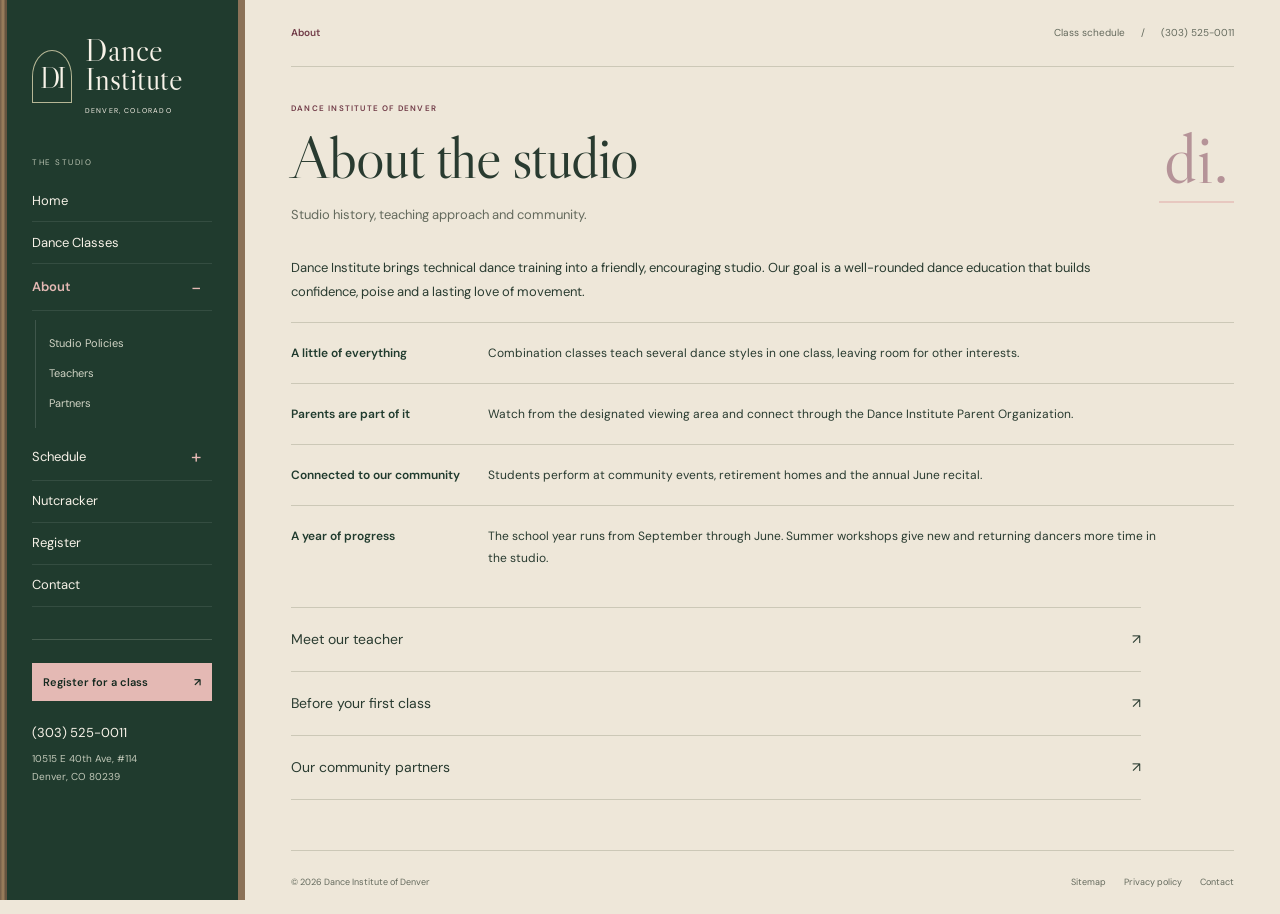
==== about/index.html @ 084221b2 "Rebuild original page structure with woodland studio directory design" ====
<!doctype html>
<html lang="en"><head><meta charset="utf-8"><meta name="viewport" content="width=device-width, initial-scale=1"><meta name="theme-color" content="#203b2e"><meta name="description" content="Studio history, teaching approach and community."><title>About the studio | Dance Institute of Denver</title><link rel="icon" href="../favicon.svg" type="image/svg+xml"><link rel="preconnect" href="https://fonts.googleapis.com"><link rel="preconnect" href="https://fonts.gstatic.com" crossorigin><link href="https://fonts.googleapis.com/css2?family=DM+Sans:wght@400;500;600;700&family=Libre+Caslon+Display&display=swap" rel="stylesheet"><link rel="stylesheet" href="../styles.css"><script src="../script.js" defer></script></head><body>
<a class="skip-link" href="#main">Skip to content</a><aside class="studio-nav"><div class="brand-row"><a class="wordmark" href="../" aria-label="Dance Institute of Denver home"><span class="brand-emblem" aria-hidden="true">DI</span><span>Dance<br>Institute<small>DENVER, COLORADO</small></span></a><button class="menu-toggle" aria-controls="site-navigation" aria-expanded="true" hidden>Menu <span aria-hidden="true">−</span></button></div><div id="site-navigation" class="navigation-content"><p class="nav-label">THE STUDIO</p><nav aria-label="Main navigation"><a href="../">Home<span aria-hidden="true">↗</span></a><a href="../adult-kids-dance-classes/">Dance Classes<span aria-hidden="true">↗</span></a><div class="nav-group"><div class="nav-group-top"><a href="../about/" aria-current="page">About</a><button class="subnav-toggle" aria-label="Toggle about pages" aria-controls="subnav-about" aria-expanded="true" hidden><span aria-hidden="true">−</span></button></div><div class="subnav" id="subnav-about" data-default-open="true"><a href="../about/studio-policies/">Studio Policies</a><a href="../about/teachers/">Teachers</a><a href="../about/partners/">Partners</a></div></div><div class="nav-group"><div class="nav-group-top"><span>Schedule</span><button class="subnav-toggle" aria-label="Toggle schedule pages" aria-controls="subnav-schedule" aria-expanded="true" hidden><span aria-hidden="true">−</span></button></div><div class="subnav" id="subnav-schedule" data-default-open="false"><a href="../class-schedule/">Dance Schedule</a><a href="../summer-schedule/">Summer Schedule</a></div></div><a href="../nutcracker/">Nutcracker<span aria-hidden="true">↗</span></a><a href="../registration/">Register<span aria-hidden="true">↗</span></a><a href="../contact/">Contact<span aria-hidden="true">↗</span></a></nav><div class="sidebar-bottom"><a class="register-link" href="../registration/">Register for a class <span aria-hidden="true">↗</span></a><a class="sidebar-phone" href="tel:+13035250011">(303) 525-0011</a><address>10515 E 40th Ave, #114<br>Denver, CO 80239</address></div></div></aside>
<div class="page-shell"><header class="utility-bar"><span>About</span><div><a href="../class-schedule/">Class schedule</a><span aria-hidden="true">/</span><a href="tel:+13035250011">(303) 525-0011</a></div></header><main id="main" tabindex="-1"><div class="page-heading"><div><p class="eyebrow">DANCE INSTITUTE OF DENVER</p><h1>About the studio</h1><p class="page-description">Studio history, teaching approach and community.</p></div><span class="heading-mark" aria-hidden="true">di.</span></div><div class="prose"><p>Dance Institute brings technical dance training into a friendly, encouraging studio. Our goal is a well-rounded dance education that builds confidence, poise and a lasting love of movement.</p></div><dl class="detail-list"><div><dt>A little of everything</dt><dd>Combination classes teach several dance styles in one class, leaving room for other interests.</dd></div><div><dt>Parents are part of it</dt><dd>Watch from the designated viewing area and connect through the Dance Institute Parent Organization.</dd></div><div><dt>Connected to our community</dt><dd>Students perform at community events, retirement homes and the annual June recital.</dd></div><div><dt>A year of progress</dt><dd>The school year runs from September through June. Summer workshops give new and returning dancers more time in the studio.</dd></div></dl><nav class="link-list" aria-label="Explore the studio"><a href="../about/teachers/">Meet our teacher <span aria-hidden="true">↗</span></a><a href="../about/studio-policies/">Before your first class <span aria-hidden="true">↗</span></a><a href="../about/partners/">Our community partners <span aria-hidden="true">↗</span></a></nav></main><footer class="footer"><span>© <span data-year>2026</span> Dance Institute of Denver</span><div><a href="../sitemap/">Sitemap</a><a href="../privacy-policy/">Privacy policy</a><a href="../contact/">Contact</a></div></footer></div>
</body></html>
---- styles.css ----
:root{--forest:#203b2e;--deep:#162a20;--beige:#eee7d9;--paper:#f7f2e8;--pink:#e4b9b4;--rose:#f0d9d3;--maroon:#713c48;--wood:#8b7258;--ink:#293b30;--muted:#646a5d;--line:#ccc8b7;--sans:'DM Sans',Arial,sans-serif;--serif:'Libre Caslon Display',Georgia,serif}*{box-sizing:border-box}html{scroll-behavior:smooth;scroll-padding-top:24px}body{margin:0;background:var(--beige);color:var(--ink);font:14px/1.65 var(--sans)}button,input,select,textarea{font:inherit;color:inherit}button,a,summary,select{-webkit-tap-highlight-color:transparent}a{color:inherit;text-decoration:none}button,summary{cursor:pointer}img{max-width:100%;display:block}h1,h2,h3,p,figure{margin:0}h1,h2{font-family:var(--serif);font-weight:400;line-height:1.05}h1{font-size:clamp(42px,4.7vw,68px);letter-spacing:-.025em}h2{font-size:35px;letter-spacing:-.02em}h3{font-size:15px;font-weight:600;line-height:1.4}p+p{margin-top:13px}::selection{background:var(--pink);color:var(--deep)}[hidden]{display:none!important}a:focus-visible,button:focus-visible,input:focus-visible,select:focus-visible,summary:focus-visible{outline:3px solid var(--maroon);outline-offset:4px}.skip-link{position:fixed;top:-80px;left:260px;background:var(--pink);color:var(--deep);padding:12px 20px;z-index:100}.skip-link:focus{top:10px}.studio-nav{position:fixed;inset:0 auto 0 0;width:245px;background:var(--forest);color:var(--paper);overflow-y:auto;padding:36px 26px 26px 32px;border-right:7px solid var(--wood);z-index:20}.studio-nav:before{content:'';position:fixed;inset:0 auto 0 0;width:7px;background:repeating-linear-gradient(90deg,#79624b 0 1px,#977b5a 2px 4px,#665440 5px 7px);pointer-events:none}.wordmark{display:flex;align-items:center;gap:13px;font-family:var(--serif);font-size:32px;line-height:.91}.wordmark small{display:block;font:7px/1.4 var(--sans);letter-spacing:.17em;margin-top:12px;white-space:nowrap}.brand-emblem{font-size:29px;letter-spacing:-.09em;border:1px solid #b6b796;border-radius:50% 50% 0 0;padding:13px 7px 9px;line-height:1}.nav-label{margin:40px 0 11px;font-size:8px;letter-spacing:.19em;color:#b9c3b1}.studio-nav nav>a,.nav-group-top{display:flex;align-items:center;justify-content:space-between;min-height:42px;padding:7px 0;border-bottom:1px solid #ffffff17;font-size:13px}.studio-nav nav>a>span{font-size:12px;opacity:0}.studio-nav nav>a:hover>span{opacity:1}.studio-nav a:hover{color:var(--pink)}.studio-nav [aria-current=page]{color:var(--pink);font-weight:600}.studio-nav nav>a[aria-current=page]:before{content:'';width:5px;height:5px;background:var(--pink);border-radius:50%;margin-right:9px}.studio-nav nav>a[aria-current=page]>span{margin-left:auto}.nav-group-top>a,.nav-group-top>span{flex:1}.subnav-toggle{border:0;background:none;color:var(--pink);width:32px;height:32px;font-size:19px;line-height:1}.subnav{padding:8px 0 9px 13px;border-left:1px solid #ffffff24;margin:9px 0 6px 3px}.subnav>a{display:block;font-size:11px;color:#d1d4c5;padding:6px 0}.sidebar-bottom{margin-top:32px;border-top:1px solid #b9c3b140;padding-top:23px}.register-link{background:var(--pink);color:var(--deep)!important;display:flex;justify-content:space-between;align-items:center;padding:12px 11px;font-size:11px;font-weight:600;line-height:1.3}.register-link:hover{background:var(--rose)}.sidebar-phone{display:block;font-size:13px;margin:21px 0 7px}.sidebar-bottom address{font-size:10px;line-height:1.8;font-style:normal;color:#c2c9b9}.studio-nav :focus-visible{outline-color:var(--pink)}.menu-toggle{display:none}.page-shell{margin-left:245px;max-width:1750px;padding:0 46px;background:var(--beige)}.utility-bar{height:67px;border-bottom:1px solid var(--line);display:flex;align-items:center;justify-content:space-between;font-size:10px}.utility-bar>span{color:var(--maroon);font-weight:600}.utility-bar>div{display:flex;gap:16px;align-items:center;color:var(--muted)}.utility-bar a:hover{text-decoration:underline}main{padding:35px 0 50px;min-height:calc(100vh - 144px)}.page-heading{display:flex;align-items:center;justify-content:space-between;gap:25px;padding-bottom:30px}.eyebrow{font-size:8px;font-weight:600;letter-spacing:.15em;line-height:1.5;color:var(--maroon)}.page-heading .eyebrow{margin-bottom:12px}.page-description{font-size:13px;color:var(--muted);margin-top:15px}.heading-mark{font-family:var(--serif);font-size:70px;line-height:1;color:#986776;border-bottom:2px solid var(--pink);padding:0 5px 7px;opacity:.65}.button{display:inline-flex;align-items:center;justify-content:center;gap:22px;min-height:43px;padding:10px 19px;background:var(--forest);color:var(--paper);border:1px solid var(--forest);font-size:11px;font-weight:500;line-height:1.4}.button:hover{background:var(--deep)}.button-secondary{background:transparent;color:var(--forest);border-color:#939f8d}.button-secondary:hover{background:#dddcca}.page-actions{display:flex;gap:12px;flex-wrap:wrap;margin:0 0 25px}.inline-link,.prose a:not(.button),.note a{border-bottom:1px solid #76846c;padding-bottom:2px}.inline-link{font-size:12px;display:inline-block;margin-top:10px}.home-studio{display:grid;grid-template-columns:minmax(0,1.45fr) minmax(260px,1fr);border:1px solid var(--wood);background:var(--paper);padding:8px;gap:8px}.studio-window{min-width:0;display:flex;flex-direction:column;position:relative;background:#b1ad9d}.studio-window img{width:100%;height:310px;object-fit:cover;object-position:center;filter:saturate(.7)}.studio-window figcaption{display:flex;align-items:center;justify-content:space-between;padding:10px 13px;font-size:9px;color:var(--forest);background:var(--paper);border-top:1px solid var(--line)}.studio-window figcaption span{font-size:8px;color:var(--muted)}.studio-desk{background:var(--forest);color:var(--paper);padding:25px 24px}.studio-desk .eyebrow{color:var(--pink);font-size:7px}.studio-desk h2{font-size:34px;margin:12px 0 18px}.desk-links a{display:flex;justify-content:space-between;align-items:center;gap:10px;border-top:1px solid #ffffff26;padding:12px 0}.desk-links strong{font-size:12px;font-weight:500;display:block}.desk-links small{font-size:9px;color:#c7cfbd;display:block;margin-top:2px}.desk-links a>span:last-child{color:var(--pink)}.desk-links a:hover strong{color:var(--pink)}.studio-desk a:focus-visible{outline-color:var(--pink)}.home-lower{display:grid;grid-template-columns:1fr 1fr;gap:48px;margin-top:37px}.prose{font-size:13px;line-height:1.85;max-width:850px}.prose>.eyebrow{margin-bottom:13px}.prose h2{margin:5px 0 18px}.prose h3{margin-top:26px;margin-bottom:10px}.prose ul{padding-left:20px;margin:12px 0}.prose li+li{margin-top:9px}.notice-board{background:var(--rose);padding:23px 26px;border-top:2px solid var(--maroon)}.notice-board>.eyebrow{font-size:7px}.notice-board h2{font-size:28px;margin:9px 0 18px}.notice{display:flex;gap:12px;padding:14px 0;border-top:1px solid #b9949555}.note-dot{flex:0 0 5px;height:5px;background:var(--maroon);border-radius:50%;margin-top:7px}.notice h3{font-size:12px}.notice p{font-size:11px;margin-top:4px;line-height:1.65}.notice a{display:inline-block;font-size:10px;margin-top:5px;border-bottom:1px solid #986d72}.class-finder{background:var(--paper);border:1px solid var(--line);padding:23px}.finder-controls{display:grid;grid-template-columns:1.1fr 1fr 1fr auto;gap:16px;align-items:end;padding-bottom:20px;border-bottom:1px solid var(--line)}.finder-controls label{display:block;font-size:9px;font-weight:600;margin-bottom:7px}.finder-controls input,.finder-controls select{width:100%;min-width:0;border:1px solid #b3b8a6;background:transparent;border-radius:0;min-height:39px;padding:8px 10px;font-size:11px;outline-offset:2px}.finder-controls select{padding-right:25px}.finder-controls>div{min-width:0}.reset-button{background:none;border:0;text-decoration:underline;text-underline-offset:4px;min-height:39px;padding:8px 0;font-size:10px}.directory-meta{display:flex;align-items:center;justify-content:space-between;padding:17px 0;font-size:9px;color:var(--muted)}.directory-meta #results-count{font-weight:600;color:var(--forest)}.directory-head,.class-item>summary{display:grid;grid-template-columns:minmax(0,1fr) 125px 90px 16px;gap:14px;align-items:center}.directory-head{background:#e4e7d9;padding:9px 14px;font-size:8px;letter-spacing:.08em}.class-item{border-bottom:1px solid var(--line)}.class-item>summary{padding:14px;list-style:none;transition:background .15s}.class-item>summary::-webkit-details-marker{display:none}.class-item>summary:hover{background:#ede8de}.class-name{font-size:13px;font-weight:500;line-height:1.4}.class-name small{display:block;font-size:9px;font-weight:400;color:var(--muted);margin-top:3px}.class-age,.class-duration{font-size:11px;line-height:1.5}.expand-icon{font-size:19px;color:var(--maroon)}.class-item[open]{background:#ede8de}.class-item[open] .expand-icon{transform:rotate(45deg)}.class-detail{padding:0 14px 18px;font-size:12px;line-height:1.8;max-width:650px}.class-detail>div{display:flex;gap:27px;flex-wrap:wrap;margin-top:12px}.class-detail a{font-size:10px;border-bottom:1px solid #8b9781;color:var(--forest)}.note{background:#e5e7d9;border-left:2px solid var(--forest);padding:15px 18px;font-size:11px;line-height:1.8;margin-top:22px}.empty-state{padding:45px 20px;text-align:center}.empty-state h2{font-size:28px}.empty-state p{font-size:12px;margin:10px 0 20px}.help-strip{border-top:1px solid var(--line);border-bottom:1px solid var(--line);display:flex;align-items:center;justify-content:space-between;gap:20px;margin-top:26px;padding:18px 0;font-size:12px}.help-strip strong{font-size:12px;display:block;font-weight:500}.help-strip span{font-size:10px;color:var(--muted);display:block;margin-top:3px}.help-strip>a{white-space:nowrap;color:var(--maroon);font-size:12px}.split-content{display:grid;grid-template-columns:1.3fr 1fr;gap:35px;align-items:start}.page-image{width:100%;max-height:380px;object-fit:cover;filter:saturate(.75);border:7px solid var(--paper);outline:1px solid var(--line)}.portrait{width:100%;max-width:320px;max-height:430px;object-fit:cover;filter:saturate(.7);border:7px solid var(--paper);outline:1px solid var(--line)}.info-table,.fee-table{width:100%;border-collapse:collapse;font-size:12px;margin:20px 0;background:var(--paper)}.info-table th,.fee-table th{background:#dfe4d5;font-weight:500;text-align:left}.info-table th,.info-table td,.fee-table th,.fee-table td{padding:12px 15px;border-bottom:1px solid var(--line)}.detail-list{padding:0;margin:18px 0;list-style:none}.detail-list>li{padding:17px 0;border-top:1px solid var(--line)}.detail-list>li>strong{display:block;margin-bottom:5px;font-size:13px}.link-list{display:grid;gap:0;max-width:850px;border-top:1px solid var(--line)}.link-list>a{display:flex;align-items:center;justify-content:space-between;gap:30px;padding:20px 0;border-bottom:1px solid var(--line);font-size:14px}.link-list>a:hover{color:var(--maroon)}.prose .button{margin:8px 8px 8px 0}.prose>section+section{margin-top:30px}.content-panel{padding:26px;background:var(--paper);border:1px solid var(--line)}.content-panel h2{font-size:29px}.content-panel p{font-size:12px}.contact-grid{display:grid;grid-template-columns:1fr 1fr;gap:25px}.contact-grid>section{background:var(--paper);border:1px solid var(--line);padding:28px}.contact-grid h2{font-size:30px;margin-bottom:20px}.contact-grid address{font-style:normal;font-size:14px;line-height:1.9}.contact-grid .button{margin-top:19px}.footer{border-top:1px solid var(--line);display:flex;justify-content:space-between;align-items:center;gap:20px;padding:24px 0;font-size:9px;color:var(--muted)}.footer>div{display:flex;gap:18px}.footer a:hover{text-decoration:underline}
@media(min-width:1600px){.page-shell{padding-right:70px;padding-left:70px}.studio-window img{height:355px}.studio-desk{padding:32px}.home-lower{gap:70px}.prose{font-size:14px}.studio-desk h2{font-size:42px}}
@media(max-width:1200px){.studio-nav{width:219px;padding-left:26px;padding-right:21px}.wordmark{font-size:29px;gap:10px}.brand-emblem{font-size:24px}.page-shell{margin-left:219px;padding:0 30px}.home-studio{grid-template-columns:1fr 280px}.studio-window img{height:318px}.home-lower{gap:28px}.studio-desk{padding:23px 20px}.finder-controls{gap:11px}.directory-head,.class-item>summary{grid-template-columns:minmax(0,1fr) 105px 68px 14px;gap:9px}.class-finder{padding:18px}}
@media(max-width:980px){.studio-nav{width:205px;padding-left:22px;padding-right:19px}.page-shell{margin-left:205px;padding:0 25px}.wordmark{font-size:28px}.brand-emblem{display:none}.home-studio{grid-template-columns:1fr}.studio-window img{height:230px}.studio-desk{display:grid;grid-template-columns:1fr 1.6fr;column-gap:23px;align-items:start}.studio-desk>.eyebrow{grid-column:1}.studio-desk>h2{grid-column:1;grid-row:2;margin-bottom:0;font-size:30px}.desk-links{grid-column:2;grid-row:1/3}.desk-links a{padding:9px 0}.desk-links a:first-child{border-top:0;padding-top:0}.home-lower{grid-template-columns:1fr}.notice-board{padding:23px}.home-lower .prose{max-width:none}.finder-controls{grid-template-columns:1fr 1fr auto}.finder-controls>div:first-child{grid-column:1/-1}.directory-head,.class-item>summary{grid-template-columns:minmax(0,1fr) 100px 60px 14px}.split-content{grid-template-columns:1fr}.split-content>.portrait,.split-content>figure{max-width:380px}.contact-grid{grid-template-columns:1fr}.heading-mark{font-size:54px}.help-strip{align-items:start;flex-direction:column;gap:10px}.footer{align-items:start;flex-direction:column;gap:12px}.footer>div{gap:20px}}
@media(max-width:720px){html{scroll-padding-top:15px}.studio-nav{position:relative;width:auto;padding:20px 6%;border-right:0;border-bottom:5px solid var(--wood);overflow:visible}.studio-nav:before{position:absolute;width:5px}.brand-row{display:flex;align-items:center;justify-content:space-between;gap:20px}.wordmark{font-size:26px;gap:12px}.wordmark small{font-size:6px;margin-top:8px}.brand-emblem{display:block;font-size:23px;padding:10px 6px 7px}.menu-toggle:not([hidden]){display:flex;align-items:center;gap:16px;background:none;border:1px solid #bdc7b166;padding:9px 12px;color:var(--paper);font-size:11px}.menu-toggle>span{font-size:18px;line-height:1}.navigation-content{padding:0 0 5px}.nav-label{margin-top:27px}.studio-nav nav{display:block}.studio-nav nav>a,.nav-group-top{font-size:14px;min-height:45px}.subnav>a{font-size:12px;padding:8px 0}.sidebar-bottom{display:grid;grid-template-columns:1fr 1fr;align-items:center;gap:12px;margin-top:20px;padding-top:18px}.register-link{font-size:12px;grid-row:1/3}.sidebar-phone{font-size:12px;margin:0}.sidebar-bottom address{font-size:9px}.page-shell{margin-left:0;padding:0 6%}.utility-bar{height:48px;font-size:8px}.utility-bar>div{gap:9px}.utility-bar>div>span{display:none}.utility-bar>div>a:first-child{display:none}main{padding:27px 0 35px;min-height:0}.page-heading{padding-bottom:24px;gap:15px}.page-heading .eyebrow{font-size:7px;margin-bottom:10px}h1{font-size:44px;line-height:1}.page-description{font-size:11px;margin-top:13px;line-height:1.7}.heading-mark{display:none}.home-studio{padding:6px;gap:6px}.studio-window img{height:200px}.studio-window figcaption{font-size:8px;padding:9px 10px}.studio-window figcaption span{font-size:7px}.studio-desk{display:block;padding:24px 21px}.studio-desk h2{font-size:35px;margin:10px 0 20px}.studio-desk h2 br{display:none}.desk-links a{padding:14px 0}.desk-links a:first-child{border-top:1px solid #ffffff26;padding-top:14px}.desk-links strong{font-size:13px}.desk-links small{font-size:10px}.home-lower{margin-top:28px;gap:27px}.home-lower h2{font-size:32px}.prose{font-size:12px}.notice-board{padding:23px}.notice h3{font-size:13px}.notice p{font-size:12px}.notice a{font-size:11px}.page-actions{gap:9px;margin-bottom:20px}.button{padding:10px 13px;font-size:10px;min-height:42px}.class-finder{padding:15px 12px}.finder-controls{grid-template-columns:1fr 1fr;gap:13px}.finder-controls>div:first-child{grid-column:1/-1}.finder-controls input,.finder-controls select{font-size:12px;min-height:42px;padding-left:8px}.reset-button{grid-column:1/-1;justify-self:end;min-height:30px;padding:0 4px}.directory-meta{font-size:8px;padding:13px 0;gap:10px}.directory-head{grid-template-columns:1fr 110px 12px;padding:8px;font-size:7px}.directory-head>span:nth-child(3){display:none}.class-item>summary{grid-template-columns:minmax(0,1fr) 105px 12px;gap:9px;padding:15px 8px}.class-name{font-size:12px;grid-column:1;grid-row:1/3}.class-name small{font-size:8px}.class-age{font-size:10px;grid-column:2;grid-row:1;align-self:end}.class-duration{font-size:9px;color:var(--muted);grid-column:2;grid-row:2;align-self:start;line-height:1}.expand-icon{grid-column:3;grid-row:1/3;font-size:18px}.class-detail{padding:0 8px 16px;font-size:11px}.class-detail>div{gap:20px;margin-top:10px}.note{font-size:10px;padding:13px}.help-strip{padding:17px 0;margin-top:20px}.help-strip strong{font-size:12px}.help-strip span{font-size:10px}.info-table,.fee-table{font-size:11px}.info-table th,.info-table td,.fee-table th,.fee-table td{padding:11px 9px}.split-content{gap:26px}.link-list>a{font-size:13px;padding:16px 0}.contact-grid>section{padding:23px}.contact-grid h2{font-size:29px}.contact-grid address{font-size:13px}.footer{font-size:8px;padding:20px 0}.skip-link{left:6%}.content-panel{padding:20px}}
@media(prefers-reduced-motion:reduce){html{scroll-behavior:auto}*,*:before,*:after{transition:none!important;animation:none!important}}
.detail-list>div{display:grid;grid-template-columns:175px minmax(0,1fr);gap:22px;padding:19px 0;border-top:1px solid var(--line);font-size:12px;line-height:1.85}.detail-list dt{font-weight:600;color:var(--forest)}.detail-list dd{margin:0;max-width:670px}.detail-list dd a{border-bottom:1px solid var(--muted)}.fee-table caption{text-align:left;font-size:10px;color:var(--muted);padding-bottom:10px}.fee-table tbody th{background:transparent}.split-content:has(>.portrait){grid-template-columns:250px minmax(0,1fr)}
@media(max-width:980px){.split-content:has(>.portrait){grid-template-columns:1fr}.detail-list>div{grid-template-columns:145px minmax(0,1fr);gap:18px}}
@media(max-width:720px){.detail-list>div{grid-template-columns:1fr;gap:5px;padding:17px 0}.detail-list dt{font-size:12px}.detail-list dd{font-size:11px}}
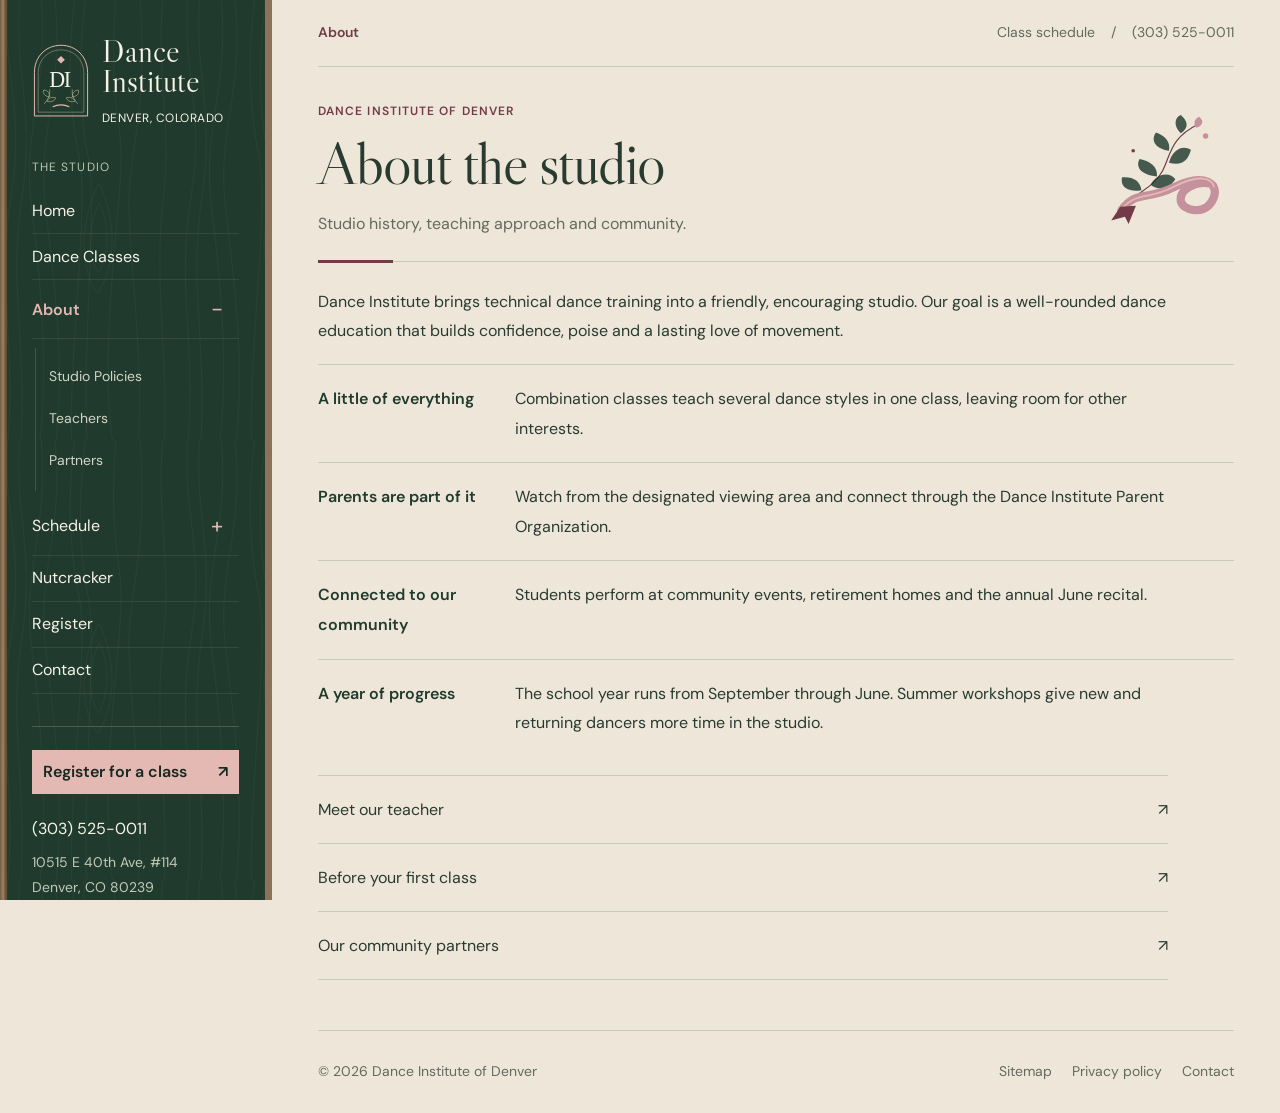
==== commit 0b1a11ae: "Increase text readability and add woodland studio identity details" ====
--- a/about/index.html
+++ b/about/index.html
@@ -1,5 +1,5 @@
 <!doctype html>
 <html lang="en"><head><meta charset="utf-8"><meta name="viewport" content="width=device-width, initial-scale=1"><meta name="theme-color" content="#203b2e"><meta name="description" content="Studio history, teaching approach and community."><title>About the studio | Dance Institute of Denver</title><link rel="icon" href="../favicon.svg" type="image/svg+xml"><link rel="preconnect" href="https://fonts.googleapis.com"><link rel="preconnect" href="https://fonts.gstatic.com" crossorigin><link href="https://fonts.googleapis.com/css2?family=DM+Sans:wght@400;500;600;700&family=Libre+Caslon+Display&display=swap" rel="stylesheet"><link rel="stylesheet" href="../styles.css"><script src="../script.js" defer></script></head><body>
-<a class="skip-link" href="#main">Skip to content</a><aside class="studio-nav"><div class="brand-row"><a class="wordmark" href="../" aria-label="Dance Institute of Denver home"><span class="brand-emblem" aria-hidden="true">DI</span><span>Dance<br>Institute<small>DENVER, COLORADO</small></span></a><button class="menu-toggle" aria-controls="site-navigation" aria-expanded="true" hidden>Menu <span aria-hidden="true">−</span></button></div><div id="site-navigation" class="navigation-content"><p class="nav-label">THE STUDIO</p><nav aria-label="Main navigation"><a href="../">Home<span aria-hidden="true">↗</span></a><a href="../adult-kids-dance-classes/">Dance Classes<span aria-hidden="true">↗</span></a><div class="nav-group"><div class="nav-group-top"><a href="../about/" aria-current="page">About</a><button class="subnav-toggle" aria-label="Toggle about pages" aria-controls="subnav-about" aria-expanded="true" hidden><span aria-hidden="true">−</span></button></div><div class="subnav" id="subnav-about" data-default-open="true"><a href="../about/studio-policies/">Studio Policies</a><a href="../about/teachers/">Teachers</a><a href="../about/partners/">Partners</a></div></div><div class="nav-group"><div class="nav-group-top"><span>Schedule</span><button class="subnav-toggle" aria-label="Toggle schedule pages" aria-controls="subnav-schedule" aria-expanded="true" hidden><span aria-hidden="true">−</span></button></div><div class="subnav" id="subnav-schedule" data-default-open="false"><a href="../class-schedule/">Dance Schedule</a><a href="../summer-schedule/">Summer Schedule</a></div></div><a href="../nutcracker/">Nutcracker<span aria-hidden="true">↗</span></a><a href="../registration/">Register<span aria-hidden="true">↗</span></a><a href="../contact/">Contact<span aria-hidden="true">↗</span></a></nav><div class="sidebar-bottom"><a class="register-link" href="../registration/">Register for a class <span aria-hidden="true">↗</span></a><a class="sidebar-phone" href="tel:+13035250011">(303) 525-0011</a><address>10515 E 40th Ave, #114<br>Denver, CO 80239</address></div></div></aside>
-<div class="page-shell"><header class="utility-bar"><span>About</span><div><a href="../class-schedule/">Class schedule</a><span aria-hidden="true">/</span><a href="tel:+13035250011">(303) 525-0011</a></div></header><main id="main" tabindex="-1"><div class="page-heading"><div><p class="eyebrow">DANCE INSTITUTE OF DENVER</p><h1>About the studio</h1><p class="page-description">Studio history, teaching approach and community.</p></div><span class="heading-mark" aria-hidden="true">di.</span></div><div class="prose"><p>Dance Institute brings technical dance training into a friendly, encouraging studio. Our goal is a well-rounded dance education that builds confidence, poise and a lasting love of movement.</p></div><dl class="detail-list"><div><dt>A little of everything</dt><dd>Combination classes teach several dance styles in one class, leaving room for other interests.</dd></div><div><dt>Parents are part of it</dt><dd>Watch from the designated viewing area and connect through the Dance Institute Parent Organization.</dd></div><div><dt>Connected to our community</dt><dd>Students perform at community events, retirement homes and the annual June recital.</dd></div><div><dt>A year of progress</dt><dd>The school year runs from September through June. Summer workshops give new and returning dancers more time in the studio.</dd></div></dl><nav class="link-list" aria-label="Explore the studio"><a href="../about/teachers/">Meet our teacher <span aria-hidden="true">↗</span></a><a href="../about/studio-policies/">Before your first class <span aria-hidden="true">↗</span></a><a href="../about/partners/">Our community partners <span aria-hidden="true">↗</span></a></nav></main><footer class="footer"><span>© <span data-year>2026</span> Dance Institute of Denver</span><div><a href="../sitemap/">Sitemap</a><a href="../privacy-policy/">Privacy policy</a><a href="../contact/">Contact</a></div></footer></div>
+<a class="skip-link" href="#main">Skip to content</a><aside class="studio-nav"><div class="brand-row"><a class="wordmark" href="../" aria-label="Dance Institute of Denver home"><span class="brand-emblem" aria-hidden="true"><img src="../studio-seal.svg" alt="" width="58" height="76"></span><span>Dance<br>Institute<small>DENVER, COLORADO</small></span></a><button class="menu-toggle" aria-controls="site-navigation" aria-expanded="true" hidden>Menu <span aria-hidden="true">−</span></button></div><div id="site-navigation" class="navigation-content"><p class="nav-label">THE STUDIO</p><nav aria-label="Main navigation"><a href="../">Home<span aria-hidden="true">↗</span></a><a href="../adult-kids-dance-classes/">Dance Classes<span aria-hidden="true">↗</span></a><div class="nav-group"><div class="nav-group-top"><a href="../about/" aria-current="page">About</a><button class="subnav-toggle" aria-label="Toggle about pages" aria-controls="subnav-about" aria-expanded="true" hidden><span aria-hidden="true">−</span></button></div><div class="subnav" id="subnav-about" data-default-open="true"><a href="../about/studio-policies/">Studio Policies</a><a href="../about/teachers/">Teachers</a><a href="../about/partners/">Partners</a></div></div><div class="nav-group"><div class="nav-group-top"><span>Schedule</span><button class="subnav-toggle" aria-label="Toggle schedule pages" aria-controls="subnav-schedule" aria-expanded="true" hidden><span aria-hidden="true">−</span></button></div><div class="subnav" id="subnav-schedule" data-default-open="false"><a href="../class-schedule/">Dance Schedule</a><a href="../summer-schedule/">Summer Schedule</a></div></div><a href="../nutcracker/">Nutcracker<span aria-hidden="true">↗</span></a><a href="../registration/">Register<span aria-hidden="true">↗</span></a><a href="../contact/">Contact<span aria-hidden="true">↗</span></a></nav><div class="sidebar-bottom"><a class="register-link" href="../registration/">Register for a class <span aria-hidden="true">↗</span></a><a class="sidebar-phone" href="tel:+13035250011">(303) 525-0011</a><address>10515 E 40th Ave, #114<br>Denver, CO 80239</address></div></div></aside>
+<div class="page-shell"><header class="utility-bar"><span>About</span><div><a href="../class-schedule/">Class schedule</a><span aria-hidden="true">/</span><a href="tel:+13035250011">(303) 525-0011</a></div></header><main id="main" tabindex="-1"><div class="page-heading"><div><p class="eyebrow">DANCE INSTITUTE OF DENVER</p><h1>About the studio</h1><p class="page-description">Studio history, teaching approach and community.</p></div><img class="heading-mark" src="../studio-sprig.svg" alt="" aria-hidden="true" width="132" height="132"></div><div class="prose"><p>Dance Institute brings technical dance training into a friendly, encouraging studio. Our goal is a well-rounded dance education that builds confidence, poise and a lasting love of movement.</p></div><dl class="detail-list"><div><dt>A little of everything</dt><dd>Combination classes teach several dance styles in one class, leaving room for other interests.</dd></div><div><dt>Parents are part of it</dt><dd>Watch from the designated viewing area and connect through the Dance Institute Parent Organization.</dd></div><div><dt>Connected to our community</dt><dd>Students perform at community events, retirement homes and the annual June recital.</dd></div><div><dt>A year of progress</dt><dd>The school year runs from September through June. Summer workshops give new and returning dancers more time in the studio.</dd></div></dl><nav class="link-list" aria-label="Explore the studio"><a href="../about/teachers/">Meet our teacher <span aria-hidden="true">↗</span></a><a href="../about/studio-policies/">Before your first class <span aria-hidden="true">↗</span></a><a href="../about/partners/">Our community partners <span aria-hidden="true">↗</span></a></nav></main><footer class="footer"><span>© <span data-year>2026</span> Dance Institute of Denver</span><div><a href="../sitemap/">Sitemap</a><a href="../privacy-policy/">Privacy policy</a><a href="../contact/">Contact</a></div></footer></div>
 </body></html>
--- a/styles.css
+++ b/styles.css
@@ -1,9 +1,444 @@
-:root{--forest:#203b2e;--deep:#162a20;--beige:#eee7d9;--paper:#f7f2e8;--pink:#e4b9b4;--rose:#f0d9d3;--maroon:#713c48;--wood:#8b7258;--ink:#293b30;--muted:#646a5d;--line:#ccc8b7;--sans:'DM Sans',Arial,sans-serif;--serif:'Libre Caslon Display',Georgia,serif}*{box-sizing:border-box}html{scroll-behavior:smooth;scroll-padding-top:24px}body{margin:0;background:var(--beige);color:var(--ink);font:14px/1.65 var(--sans)}button,input,select,textarea{font:inherit;color:inherit}button,a,summary,select{-webkit-tap-highlight-color:transparent}a{color:inherit;text-decoration:none}button,summary{cursor:pointer}img{max-width:100%;display:block}h1,h2,h3,p,figure{margin:0}h1,h2{font-family:var(--serif);font-weight:400;line-height:1.05}h1{font-size:clamp(42px,4.7vw,68px);letter-spacing:-.025em}h2{font-size:35px;letter-spacing:-.02em}h3{font-size:15px;font-weight:600;line-height:1.4}p+p{margin-top:13px}::selection{background:var(--pink);color:var(--deep)}[hidden]{display:none!important}a:focus-visible,button:focus-visible,input:focus-visible,select:focus-visible,summary:focus-visible{outline:3px solid var(--maroon);outline-offset:4px}.skip-link{position:fixed;top:-80px;left:260px;background:var(--pink);color:var(--deep);padding:12px 20px;z-index:100}.skip-link:focus{top:10px}.studio-nav{position:fixed;inset:0 auto 0 0;width:245px;background:var(--forest);color:var(--paper);overflow-y:auto;padding:36px 26px 26px 32px;border-right:7px solid var(--wood);z-index:20}.studio-nav:before{content:'';position:fixed;inset:0 auto 0 0;width:7px;background:repeating-linear-gradient(90deg,#79624b 0 1px,#977b5a 2px 4px,#665440 5px 7px);pointer-events:none}.wordmark{display:flex;align-items:center;gap:13px;font-family:var(--serif);font-size:32px;line-height:.91}.wordmark small{display:block;font:7px/1.4 var(--sans);letter-spacing:.17em;margin-top:12px;white-space:nowrap}.brand-emblem{font-size:29px;letter-spacing:-.09em;border:1px solid #b6b796;border-radius:50% 50% 0 0;padding:13px 7px 9px;line-height:1}.nav-label{margin:40px 0 11px;font-size:8px;letter-spacing:.19em;color:#b9c3b1}.studio-nav nav>a,.nav-group-top{display:flex;align-items:center;justify-content:space-between;min-height:42px;padding:7px 0;border-bottom:1px solid #ffffff17;font-size:13px}.studio-nav nav>a>span{font-size:12px;opacity:0}.studio-nav nav>a:hover>span{opacity:1}.studio-nav a:hover{color:var(--pink)}.studio-nav [aria-current=page]{color:var(--pink);font-weight:600}.studio-nav nav>a[aria-current=page]:before{content:'';width:5px;height:5px;background:var(--pink);border-radius:50%;margin-right:9px}.studio-nav nav>a[aria-current=page]>span{margin-left:auto}.nav-group-top>a,.nav-group-top>span{flex:1}.subnav-toggle{border:0;background:none;color:var(--pink);width:32px;height:32px;font-size:19px;line-height:1}.subnav{padding:8px 0 9px 13px;border-left:1px solid #ffffff24;margin:9px 0 6px 3px}.subnav>a{display:block;font-size:11px;color:#d1d4c5;padding:6px 0}.sidebar-bottom{margin-top:32px;border-top:1px solid #b9c3b140;padding-top:23px}.register-link{background:var(--pink);color:var(--deep)!important;display:flex;justify-content:space-between;align-items:center;padding:12px 11px;font-size:11px;font-weight:600;line-height:1.3}.register-link:hover{background:var(--rose)}.sidebar-phone{display:block;font-size:13px;margin:21px 0 7px}.sidebar-bottom address{font-size:10px;line-height:1.8;font-style:normal;color:#c2c9b9}.studio-nav :focus-visible{outline-color:var(--pink)}.menu-toggle{display:none}.page-shell{margin-left:245px;max-width:1750px;padding:0 46px;background:var(--beige)}.utility-bar{height:67px;border-bottom:1px solid var(--line);display:flex;align-items:center;justify-content:space-between;font-size:10px}.utility-bar>span{color:var(--maroon);font-weight:600}.utility-bar>div{display:flex;gap:16px;align-items:center;color:var(--muted)}.utility-bar a:hover{text-decoration:underline}main{padding:35px 0 50px;min-height:calc(100vh - 144px)}.page-heading{display:flex;align-items:center;justify-content:space-between;gap:25px;padding-bottom:30px}.eyebrow{font-size:8px;font-weight:600;letter-spacing:.15em;line-height:1.5;color:var(--maroon)}.page-heading .eyebrow{margin-bottom:12px}.page-description{font-size:13px;color:var(--muted);margin-top:15px}.heading-mark{font-family:var(--serif);font-size:70px;line-height:1;color:#986776;border-bottom:2px solid var(--pink);padding:0 5px 7px;opacity:.65}.button{display:inline-flex;align-items:center;justify-content:center;gap:22px;min-height:43px;padding:10px 19px;background:var(--forest);color:var(--paper);border:1px solid var(--forest);font-size:11px;font-weight:500;line-height:1.4}.button:hover{background:var(--deep)}.button-secondary{background:transparent;color:var(--forest);border-color:#939f8d}.button-secondary:hover{background:#dddcca}.page-actions{display:flex;gap:12px;flex-wrap:wrap;margin:0 0 25px}.inline-link,.prose a:not(.button),.note a{border-bottom:1px solid #76846c;padding-bottom:2px}.inline-link{font-size:12px;display:inline-block;margin-top:10px}.home-studio{display:grid;grid-template-columns:minmax(0,1.45fr) minmax(260px,1fr);border:1px solid var(--wood);background:var(--paper);padding:8px;gap:8px}.studio-window{min-width:0;display:flex;flex-direction:column;position:relative;background:#b1ad9d}.studio-window img{width:100%;height:310px;object-fit:cover;object-position:center;filter:saturate(.7)}.studio-window figcaption{display:flex;align-items:center;justify-content:space-between;padding:10px 13px;font-size:9px;color:var(--forest);background:var(--paper);border-top:1px solid var(--line)}.studio-window figcaption span{font-size:8px;color:var(--muted)}.studio-desk{background:var(--forest);color:var(--paper);padding:25px 24px}.studio-desk .eyebrow{color:var(--pink);font-size:7px}.studio-desk h2{font-size:34px;margin:12px 0 18px}.desk-links a{display:flex;justify-content:space-between;align-items:center;gap:10px;border-top:1px solid #ffffff26;padding:12px 0}.desk-links strong{font-size:12px;font-weight:500;display:block}.desk-links small{font-size:9px;color:#c7cfbd;display:block;margin-top:2px}.desk-links a>span:last-child{color:var(--pink)}.desk-links a:hover strong{color:var(--pink)}.studio-desk a:focus-visible{outline-color:var(--pink)}.home-lower{display:grid;grid-template-columns:1fr 1fr;gap:48px;margin-top:37px}.prose{font-size:13px;line-height:1.85;max-width:850px}.prose>.eyebrow{margin-bottom:13px}.prose h2{margin:5px 0 18px}.prose h3{margin-top:26px;margin-bottom:10px}.prose ul{padding-left:20px;margin:12px 0}.prose li+li{margin-top:9px}.notice-board{background:var(--rose);padding:23px 26px;border-top:2px solid var(--maroon)}.notice-board>.eyebrow{font-size:7px}.notice-board h2{font-size:28px;margin:9px 0 18px}.notice{display:flex;gap:12px;padding:14px 0;border-top:1px solid #b9949555}.note-dot{flex:0 0 5px;height:5px;background:var(--maroon);border-radius:50%;margin-top:7px}.notice h3{font-size:12px}.notice p{font-size:11px;margin-top:4px;line-height:1.65}.notice a{display:inline-block;font-size:10px;margin-top:5px;border-bottom:1px solid #986d72}.class-finder{background:var(--paper);border:1px solid var(--line);padding:23px}.finder-controls{display:grid;grid-template-columns:1.1fr 1fr 1fr auto;gap:16px;align-items:end;padding-bottom:20px;border-bottom:1px solid var(--line)}.finder-controls label{display:block;font-size:9px;font-weight:600;margin-bottom:7px}.finder-controls input,.finder-controls select{width:100%;min-width:0;border:1px solid #b3b8a6;background:transparent;border-radius:0;min-height:39px;padding:8px 10px;font-size:11px;outline-offset:2px}.finder-controls select{padding-right:25px}.finder-controls>div{min-width:0}.reset-button{background:none;border:0;text-decoration:underline;text-underline-offset:4px;min-height:39px;padding:8px 0;font-size:10px}.directory-meta{display:flex;align-items:center;justify-content:space-between;padding:17px 0;font-size:9px;color:var(--muted)}.directory-meta #results-count{font-weight:600;color:var(--forest)}.directory-head,.class-item>summary{display:grid;grid-template-columns:minmax(0,1fr) 125px 90px 16px;gap:14px;align-items:center}.directory-head{background:#e4e7d9;padding:9px 14px;font-size:8px;letter-spacing:.08em}.class-item{border-bottom:1px solid var(--line)}.class-item>summary{padding:14px;list-style:none;transition:background .15s}.class-item>summary::-webkit-details-marker{display:none}.class-item>summary:hover{background:#ede8de}.class-name{font-size:13px;font-weight:500;line-height:1.4}.class-name small{display:block;font-size:9px;font-weight:400;color:var(--muted);margin-top:3px}.class-age,.class-duration{font-size:11px;line-height:1.5}.expand-icon{font-size:19px;color:var(--maroon)}.class-item[open]{background:#ede8de}.class-item[open] .expand-icon{transform:rotate(45deg)}.class-detail{padding:0 14px 18px;font-size:12px;line-height:1.8;max-width:650px}.class-detail>div{display:flex;gap:27px;flex-wrap:wrap;margin-top:12px}.class-detail a{font-size:10px;border-bottom:1px solid #8b9781;color:var(--forest)}.note{background:#e5e7d9;border-left:2px solid var(--forest);padding:15px 18px;font-size:11px;line-height:1.8;margin-top:22px}.empty-state{padding:45px 20px;text-align:center}.empty-state h2{font-size:28px}.empty-state p{font-size:12px;margin:10px 0 20px}.help-strip{border-top:1px solid var(--line);border-bottom:1px solid var(--line);display:flex;align-items:center;justify-content:space-between;gap:20px;margin-top:26px;padding:18px 0;font-size:12px}.help-strip strong{font-size:12px;display:block;font-weight:500}.help-strip span{font-size:10px;color:var(--muted);display:block;margin-top:3px}.help-strip>a{white-space:nowrap;color:var(--maroon);font-size:12px}.split-content{display:grid;grid-template-columns:1.3fr 1fr;gap:35px;align-items:start}.page-image{width:100%;max-height:380px;object-fit:cover;filter:saturate(.75);border:7px solid var(--paper);outline:1px solid var(--line)}.portrait{width:100%;max-width:320px;max-height:430px;object-fit:cover;filter:saturate(.7);border:7px solid var(--paper);outline:1px solid var(--line)}.info-table,.fee-table{width:100%;border-collapse:collapse;font-size:12px;margin:20px 0;background:var(--paper)}.info-table th,.fee-table th{background:#dfe4d5;font-weight:500;text-align:left}.info-table th,.info-table td,.fee-table th,.fee-table td{padding:12px 15px;border-bottom:1px solid var(--line)}.detail-list{padding:0;margin:18px 0;list-style:none}.detail-list>li{padding:17px 0;border-top:1px solid var(--line)}.detail-list>li>strong{display:block;margin-bottom:5px;font-size:13px}.link-list{display:grid;gap:0;max-width:850px;border-top:1px solid var(--line)}.link-list>a{display:flex;align-items:center;justify-content:space-between;gap:30px;padding:20px 0;border-bottom:1px solid var(--line);font-size:14px}.link-list>a:hover{color:var(--maroon)}.prose .button{margin:8px 8px 8px 0}.prose>section+section{margin-top:30px}.content-panel{padding:26px;background:var(--paper);border:1px solid var(--line)}.content-panel h2{font-size:29px}.content-panel p{font-size:12px}.contact-grid{display:grid;grid-template-columns:1fr 1fr;gap:25px}.contact-grid>section{background:var(--paper);border:1px solid var(--line);padding:28px}.contact-grid h2{font-size:30px;margin-bottom:20px}.contact-grid address{font-style:normal;font-size:14px;line-height:1.9}.contact-grid .button{margin-top:19px}.footer{border-top:1px solid var(--line);display:flex;justify-content:space-between;align-items:center;gap:20px;padding:24px 0;font-size:9px;color:var(--muted)}.footer>div{display:flex;gap:18px}.footer a:hover{text-decoration:underline}
-@media(min-width:1600px){.page-shell{padding-right:70px;padding-left:70px}.studio-window img{height:355px}.studio-desk{padding:32px}.home-lower{gap:70px}.prose{font-size:14px}.studio-desk h2{font-size:42px}}
-@media(max-width:1200px){.studio-nav{width:219px;padding-left:26px;padding-right:21px}.wordmark{font-size:29px;gap:10px}.brand-emblem{font-size:24px}.page-shell{margin-left:219px;padding:0 30px}.home-studio{grid-template-columns:1fr 280px}.studio-window img{height:318px}.home-lower{gap:28px}.studio-desk{padding:23px 20px}.finder-controls{gap:11px}.directory-head,.class-item>summary{grid-template-columns:minmax(0,1fr) 105px 68px 14px;gap:9px}.class-finder{padding:18px}}
-@media(max-width:980px){.studio-nav{width:205px;padding-left:22px;padding-right:19px}.page-shell{margin-left:205px;padding:0 25px}.wordmark{font-size:28px}.brand-emblem{display:none}.home-studio{grid-template-columns:1fr}.studio-window img{height:230px}.studio-desk{display:grid;grid-template-columns:1fr 1.6fr;column-gap:23px;align-items:start}.studio-desk>.eyebrow{grid-column:1}.studio-desk>h2{grid-column:1;grid-row:2;margin-bottom:0;font-size:30px}.desk-links{grid-column:2;grid-row:1/3}.desk-links a{padding:9px 0}.desk-links a:first-child{border-top:0;padding-top:0}.home-lower{grid-template-columns:1fr}.notice-board{padding:23px}.home-lower .prose{max-width:none}.finder-controls{grid-template-columns:1fr 1fr auto}.finder-controls>div:first-child{grid-column:1/-1}.directory-head,.class-item>summary{grid-template-columns:minmax(0,1fr) 100px 60px 14px}.split-content{grid-template-columns:1fr}.split-content>.portrait,.split-content>figure{max-width:380px}.contact-grid{grid-template-columns:1fr}.heading-mark{font-size:54px}.help-strip{align-items:start;flex-direction:column;gap:10px}.footer{align-items:start;flex-direction:column;gap:12px}.footer>div{gap:20px}}
-@media(max-width:720px){html{scroll-padding-top:15px}.studio-nav{position:relative;width:auto;padding:20px 6%;border-right:0;border-bottom:5px solid var(--wood);overflow:visible}.studio-nav:before{position:absolute;width:5px}.brand-row{display:flex;align-items:center;justify-content:space-between;gap:20px}.wordmark{font-size:26px;gap:12px}.wordmark small{font-size:6px;margin-top:8px}.brand-emblem{display:block;font-size:23px;padding:10px 6px 7px}.menu-toggle:not([hidden]){display:flex;align-items:center;gap:16px;background:none;border:1px solid #bdc7b166;padding:9px 12px;color:var(--paper);font-size:11px}.menu-toggle>span{font-size:18px;line-height:1}.navigation-content{padding:0 0 5px}.nav-label{margin-top:27px}.studio-nav nav{display:block}.studio-nav nav>a,.nav-group-top{font-size:14px;min-height:45px}.subnav>a{font-size:12px;padding:8px 0}.sidebar-bottom{display:grid;grid-template-columns:1fr 1fr;align-items:center;gap:12px;margin-top:20px;padding-top:18px}.register-link{font-size:12px;grid-row:1/3}.sidebar-phone{font-size:12px;margin:0}.sidebar-bottom address{font-size:9px}.page-shell{margin-left:0;padding:0 6%}.utility-bar{height:48px;font-size:8px}.utility-bar>div{gap:9px}.utility-bar>div>span{display:none}.utility-bar>div>a:first-child{display:none}main{padding:27px 0 35px;min-height:0}.page-heading{padding-bottom:24px;gap:15px}.page-heading .eyebrow{font-size:7px;margin-bottom:10px}h1{font-size:44px;line-height:1}.page-description{font-size:11px;margin-top:13px;line-height:1.7}.heading-mark{display:none}.home-studio{padding:6px;gap:6px}.studio-window img{height:200px}.studio-window figcaption{font-size:8px;padding:9px 10px}.studio-window figcaption span{font-size:7px}.studio-desk{display:block;padding:24px 21px}.studio-desk h2{font-size:35px;margin:10px 0 20px}.studio-desk h2 br{display:none}.desk-links a{padding:14px 0}.desk-links a:first-child{border-top:1px solid #ffffff26;padding-top:14px}.desk-links strong{font-size:13px}.desk-links small{font-size:10px}.home-lower{margin-top:28px;gap:27px}.home-lower h2{font-size:32px}.prose{font-size:12px}.notice-board{padding:23px}.notice h3{font-size:13px}.notice p{font-size:12px}.notice a{font-size:11px}.page-actions{gap:9px;margin-bottom:20px}.button{padding:10px 13px;font-size:10px;min-height:42px}.class-finder{padding:15px 12px}.finder-controls{grid-template-columns:1fr 1fr;gap:13px}.finder-controls>div:first-child{grid-column:1/-1}.finder-controls input,.finder-controls select{font-size:12px;min-height:42px;padding-left:8px}.reset-button{grid-column:1/-1;justify-self:end;min-height:30px;padding:0 4px}.directory-meta{font-size:8px;padding:13px 0;gap:10px}.directory-head{grid-template-columns:1fr 110px 12px;padding:8px;font-size:7px}.directory-head>span:nth-child(3){display:none}.class-item>summary{grid-template-columns:minmax(0,1fr) 105px 12px;gap:9px;padding:15px 8px}.class-name{font-size:12px;grid-column:1;grid-row:1/3}.class-name small{font-size:8px}.class-age{font-size:10px;grid-column:2;grid-row:1;align-self:end}.class-duration{font-size:9px;color:var(--muted);grid-column:2;grid-row:2;align-self:start;line-height:1}.expand-icon{grid-column:3;grid-row:1/3;font-size:18px}.class-detail{padding:0 8px 16px;font-size:11px}.class-detail>div{gap:20px;margin-top:10px}.note{font-size:10px;padding:13px}.help-strip{padding:17px 0;margin-top:20px}.help-strip strong{font-size:12px}.help-strip span{font-size:10px}.info-table,.fee-table{font-size:11px}.info-table th,.info-table td,.fee-table th,.fee-table td{padding:11px 9px}.split-content{gap:26px}.link-list>a{font-size:13px;padding:16px 0}.contact-grid>section{padding:23px}.contact-grid h2{font-size:29px}.contact-grid address{font-size:13px}.footer{font-size:8px;padding:20px 0}.skip-link{left:6%}.content-panel{padding:20px}}
-@media(prefers-reduced-motion:reduce){html{scroll-behavior:auto}*,*:before,*:after{transition:none!important;animation:none!important}}
-.detail-list>div{display:grid;grid-template-columns:175px minmax(0,1fr);gap:22px;padding:19px 0;border-top:1px solid var(--line);font-size:12px;line-height:1.85}.detail-list dt{font-weight:600;color:var(--forest)}.detail-list dd{margin:0;max-width:670px}.detail-list dd a{border-bottom:1px solid var(--muted)}.fee-table caption{text-align:left;font-size:10px;color:var(--muted);padding-bottom:10px}.fee-table tbody th{background:transparent}.split-content:has(>.portrait){grid-template-columns:250px minmax(0,1fr)}
-@media(max-width:980px){.split-content:has(>.portrait){grid-template-columns:1fr}.detail-list>div{grid-template-columns:145px minmax(0,1fr);gap:18px}}
-@media(max-width:720px){.detail-list>div{grid-template-columns:1fr;gap:5px;padding:17px 0}.detail-list dt{font-size:12px}.detail-list dd{font-size:11px}}
+:root{--forest:#203b2e;--deep:#162a20;--beige:#eee7d9;--paper:#f7f2e8;--pink:#e4b9b4;--rose:#f0d9d3;--maroon:#713c48;--wood:#8b7258;--ink:#293b30;--muted:#646a5d;--line:#ccc8b7;--sans:'DM Sans',Arial,sans-serif;--serif:'Libre Caslon Display',Georgia,serif}
+*{box-sizing:border-box}
+html{scroll-behavior:smooth;scroll-padding-top:24px}
+body{margin:0;background:var(--beige);color:var(--ink);font:16px/1.7 var(--sans)}
+button,input,select,textarea{font:inherit;color:inherit}
+button,a,summary,select{-webkit-tap-highlight-color:transparent}
+a{color:inherit;text-decoration:none}
+button,summary{cursor:pointer}
+img{max-width:100%;display:block}
+h1,h2,h3,p,figure{margin:0}
+h1,h2{font-family:var(--serif);font-weight:400;line-height:1.05}
+h1{font-size:clamp(42px,4.7vw,68px);letter-spacing:-.025em}
+h2{font-size:35px;letter-spacing:-.02em}
+h3{font-size:16px;font-weight:600;line-height:1.4}
+p+p{margin-top:13px}
+::selection{background:var(--pink);color:var(--deep)}
+[hidden]{display:none!important}
+a:focus-visible,button:focus-visible,input:focus-visible,select:focus-visible,summary:focus-visible{outline:3px solid var(--maroon);outline-offset:4px}
+.skip-link{position:fixed;top:-80px;left:260px;background:var(--pink);color:var(--deep);padding:12px 20px;z-index:100}
+.skip-link:focus{top:10px}
+.studio-nav{position:fixed;inset:0 auto 0 0;width:272px;background:var(--forest);color:var(--paper);overflow-y:auto;padding:36px 26px 26px 32px;border-right:7px solid var(--wood);z-index:20}
+.studio-nav:before{content:'';position:fixed;inset:0 auto 0 0;width:7px;background:repeating-linear-gradient(90deg,#79624b 0 1px,#977b5a 2px 4px,#665440 5px 7px);pointer-events:none}
+.wordmark{display:flex;align-items:center;gap:13px;font-family:var(--serif);font-size:32px;line-height:.91}
+.wordmark small{display:block;font:12px/1.5 var(--sans);letter-spacing:.17em;margin-top:12px;white-space:nowrap}
+.brand-emblem{width:58px;height:76px;display:block;flex-shrink:0}
+.brand-emblem img{width:100%;height:100%}
+.nav-label{margin:40px 0 11px;font-size:14px;letter-spacing:.19em;color:#b9c3b1}
+.studio-nav nav>a,.nav-group-top{display:flex;align-items:center;justify-content:space-between;min-height:46px;padding:7px 0;border-bottom:1px solid #ffffff17;font-size:16px}
+.studio-nav nav>a>span{font-size:16px;opacity:0}
+.studio-nav nav>a:hover>span{opacity:1}
+.studio-nav a:hover{color:var(--pink)}
+.studio-nav [aria-current=page]{color:var(--pink);font-weight:600}
+.studio-nav nav>a[aria-current=page]:before{content:'';width:5px;height:5px;background:var(--pink);border-radius:50%;margin-right:9px}
+.studio-nav nav>a[aria-current=page]>span{margin-left:auto}
+.nav-group-top>a,.nav-group-top>span{flex:1}
+.subnav-toggle{border:0;background:none;color:var(--pink);width:44px;height:44px;font-size:22px;line-height:1}
+.subnav{padding:8px 0 9px 13px;border-left:1px solid #ffffff24;margin:9px 0 6px 3px}
+.subnav>a{display:block;font-size:14px;color:#d1d4c5;padding:6px 0}
+.sidebar-bottom{margin-top:32px;border-top:1px solid #b9c3b140;padding-top:23px}
+.register-link{background:var(--pink);color:var(--deep)!important;display:flex;justify-content:space-between;align-items:center;padding:12px 11px;font-size:14px;font-weight:600;line-height:1.3}
+.register-link:hover{background:var(--rose)}
+.sidebar-phone{display:block;font-size:16px;margin:21px 0 7px}
+.sidebar-bottom address{font-size:14px;line-height:1.8;font-style:normal;color:#c2c9b9}
+.studio-nav :focus-visible{outline-color:var(--pink)}
+.menu-toggle{display:none}
+.page-shell{margin-left:272px;max-width:1750px;padding:0 46px;background:var(--beige)}
+.utility-bar{min-height:67px;border-bottom:1px solid var(--line);display:flex;align-items:center;justify-content:space-between;font-size:14px}
+.utility-bar>span{color:var(--maroon);font-weight:600}
+.utility-bar>div{display:flex;gap:16px;align-items:center;color:var(--muted)}
+.utility-bar a:hover{text-decoration:underline}
+main{padding:35px 0 50px;min-height:calc(100vh - 144px)}
+.page-heading{display:flex;align-items:center;justify-content:space-between;gap:25px;padding-bottom:30px}
+.eyebrow{font-size:14px;font-weight:600;letter-spacing:.15em;line-height:1.5;color:var(--maroon)}
+.page-heading .eyebrow{margin-bottom:12px}
+.page-description{font-size:16px;color:var(--muted);margin-top:15px}
+.heading-mark{width:132px;height:132px;object-fit:contain;flex-shrink:0;margin-left:12px}
+.button{display:inline-flex;align-items:center;justify-content:center;gap:22px;min-height:46px;padding:10px 19px;background:var(--forest);color:var(--paper);border:1px solid var(--forest);font-size:14px;font-weight:500;line-height:1.4}
+.button:hover{background:var(--deep)}
+.button-secondary{background:transparent;color:var(--forest);border-color:#939f8d}
+.button-secondary:hover{background:#dddcca}
+.page-actions{display:flex;gap:12px;flex-wrap:wrap;margin:0 0 25px}
+.inline-link,.prose a:not(.button),.note a{border-bottom:1px solid #76846c;padding-bottom:2px}
+.inline-link{font-size:16px;display:inline-block;margin-top:10px}
+.home-studio{display:grid;grid-template-columns:minmax(0,1.45fr) minmax(260px,1fr);border:1px solid var(--wood);background:var(--paper);padding:8px;gap:8px}
+.studio-window{min-width:0;display:flex;flex-direction:column;position:relative;background:#b1ad9d}
+.studio-window img{width:100%;height:310px;object-fit:cover;object-position:center;filter:saturate(.7)}
+.studio-window figcaption{display:flex;align-items:center;justify-content:space-between;padding:10px 13px;font-size:14px;color:var(--forest);background:var(--paper);border-top:1px solid var(--line)}
+.studio-window figcaption span{font-size:14px;color:var(--muted)}
+.studio-desk{background:var(--forest);color:var(--paper);padding:25px 24px}
+.studio-desk .eyebrow{color:var(--pink);font-size:14px}
+.studio-desk h2{font-size:34px;margin:12px 0 18px}
+.desk-links a{display:flex;justify-content:space-between;align-items:center;gap:10px;border-top:1px solid #ffffff26;padding:12px 0}
+.desk-links strong{font-size:16px;font-weight:500;display:block}
+.desk-links small{font-size:14px;color:#c7cfbd;display:block;margin-top:2px}
+.desk-links a>span:last-child{color:var(--pink)}
+.desk-links a:hover strong{color:var(--pink)}
+.studio-desk a:focus-visible{outline-color:var(--pink)}
+.home-lower{display:grid;grid-template-columns:1fr 1fr;gap:48px;margin-top:37px}
+.prose{font-size:16px;line-height:1.85;max-width:850px}
+.prose>.eyebrow{margin-bottom:13px}
+.prose h2{margin:5px 0 18px}
+.prose h3{margin-top:26px;margin-bottom:10px}
+.prose ul{padding-left:20px;margin:12px 0}
+.prose li+li{margin-top:9px}
+.notice-board{background:var(--rose);padding:23px 26px;border-top:2px solid var(--maroon)}
+.notice-board>.eyebrow{font-size:14px}
+.notice-board h2{font-size:28px;margin:9px 0 18px}
+.notice{display:flex;gap:12px;padding:14px 0;border-top:1px solid #b9949555}
+.note-dot{flex:0 0 5px;height:5px;background:var(--maroon);border-radius:50%;margin-top:7px}
+.notice h3{font-size:16px}
+.notice p{font-size:14px;margin-top:4px;line-height:1.65}
+.notice a{display:inline-block;font-size:14px;margin-top:5px;border-bottom:1px solid #986d72}
+.class-finder{background:var(--paper);border:1px solid var(--line);padding:23px}
+.finder-controls{display:grid;grid-template-columns:1.1fr 1fr 1fr auto;gap:16px;align-items:end;padding-bottom:20px;border-bottom:1px solid var(--line)}
+.finder-controls label{display:block;font-size:14px;font-weight:600;margin-bottom:7px}
+.finder-controls input,.finder-controls select{width:100%;min-width:0;border:1px solid #b3b8a6;background:transparent;border-radius:0;min-height:46px;padding:8px 10px;font-size:14px;outline-offset:2px}
+.finder-controls select{padding-right:25px}
+.finder-controls>div{min-width:0}
+.reset-button{background:none;border:0;text-decoration:underline;text-underline-offset:4px;min-height:46px;padding:8px 0;font-size:14px}
+.directory-meta{display:flex;align-items:center;justify-content:space-between;padding:17px 0;font-size:14px;color:var(--muted)}
+.directory-meta #results-count{font-weight:600;color:var(--forest)}
+.directory-head,.class-item>summary{display:grid;grid-template-columns:minmax(0,1fr) 125px 90px 16px;gap:14px;align-items:center}
+.directory-head{background:#e4e7d9;padding:9px 14px;font-size:14px;letter-spacing:.08em}
+.class-item{border-bottom:1px solid var(--line)}
+.class-item>summary{padding:14px;list-style:none;transition:background .15s}
+.class-item>summary::-webkit-details-marker{display:none}
+.class-item>summary:hover{background:#ede8de}
+.class-name{font-size:16px;font-weight:500;line-height:1.4}
+.class-name small{display:block;font-size:14px;font-weight:400;color:var(--muted);margin-top:3px}
+.class-age,.class-duration{font-size:14px;line-height:1.5}
+.expand-icon{font-size:19px;color:var(--maroon)}
+.class-item[open]{background:#ede8de}
+.class-item[open] .expand-icon{transform:rotate(45deg)}
+.class-detail{padding:0 14px 18px;font-size:16px;line-height:1.8;max-width:650px}
+.class-detail>div{display:flex;gap:27px;flex-wrap:wrap;margin-top:12px}
+.class-detail a{font-size:14px;border-bottom:1px solid #8b9781;color:var(--forest)}
+.note{background:#e5e7d9;border-left:2px solid var(--forest);padding:15px 18px;font-size:14px;line-height:1.8;margin-top:22px}
+.empty-state{padding:45px 20px;text-align:center}
+.empty-state h2{font-size:28px}
+.empty-state p{font-size:16px;margin:10px 0 20px}
+.help-strip{border-top:1px solid var(--line);border-bottom:1px solid var(--line);display:flex;align-items:center;justify-content:space-between;gap:20px;margin-top:26px;padding:18px 0;font-size:16px}
+.help-strip strong{font-size:16px;display:block;font-weight:500}
+.help-strip span{font-size:14px;color:var(--muted);display:block;margin-top:3px}
+.help-strip>a{white-space:nowrap;color:var(--maroon);font-size:16px}
+.split-content{display:grid;grid-template-columns:1.3fr 1fr;gap:35px;align-items:start}
+.page-image{width:100%;max-height:380px;object-fit:cover;filter:saturate(.75);border:7px solid var(--paper);outline:1px solid var(--line)}
+.portrait{width:100%;max-width:320px;max-height:430px;object-fit:cover;filter:saturate(.7);border:7px solid var(--paper);outline:1px solid var(--line)}
+.info-table,.fee-table{width:100%;border-collapse:collapse;font-size:16px;margin:20px 0;background:var(--paper)}
+.info-table th,.fee-table th{background:#dfe4d5;font-weight:500;text-align:left}
+.info-table th,.info-table td,.fee-table th,.fee-table td{padding:12px 15px;border-bottom:1px solid var(--line)}
+.detail-list{padding:0;margin:18px 0;list-style:none}
+.detail-list>li{padding:17px 0;border-top:1px solid var(--line)}
+.detail-list>li>strong{display:block;margin-bottom:5px;font-size:16px}
+.link-list{display:grid;gap:0;max-width:850px;border-top:1px solid var(--line)}
+.link-list>a{display:flex;align-items:center;justify-content:space-between;gap:30px;padding:20px 0;border-bottom:1px solid var(--line);font-size:16px}
+.link-list>a:hover{color:var(--maroon)}
+.prose .button{margin:8px 8px 8px 0}
+.prose>section+section{margin-top:30px}
+.content-panel{padding:26px;background:var(--paper);border:1px solid var(--line)}
+.content-panel h2{font-size:29px}
+.content-panel p{font-size:16px}
+.contact-grid{display:grid;grid-template-columns:1fr 1fr;gap:25px}
+.contact-grid>section{background:var(--paper);border:1px solid var(--line);padding:28px}
+.contact-grid h2{font-size:30px;margin-bottom:20px}
+.contact-grid address{font-style:normal;font-size:16px;line-height:1.9}
+.contact-grid .button{margin-top:19px}
+.footer{border-top:1px solid var(--line);display:flex;justify-content:space-between;align-items:center;gap:20px;padding:24px 0;font-size:14px;color:var(--muted)}
+.footer>div{display:flex;gap:18px}
+.footer a:hover{text-decoration:underline}
+
+@media(min-width:1600px){.page-shell{padding-right:70px;padding-left:70px}
+.studio-window img{height:355px}
+.studio-desk{padding:32px}
+.home-lower{gap:70px}
+.prose{font-size:16px}
+.studio-desk h2{font-size:42px}
+}
+
+@media(max-width:1200px){.studio-nav{width:250px;padding-left:26px;padding-right:21px}
+.wordmark{font-size:29px;gap:10px}
+.brand-emblem{font-size:24px}
+.page-shell{margin-left:250px;padding:0 30px}
+.home-studio{grid-template-columns:1fr 280px}
+.studio-window img{height:318px}
+.home-lower{gap:28px}
+.studio-desk{padding:23px 20px}
+.finder-controls{gap:11px}
+.directory-head,.class-item>summary{grid-template-columns:minmax(0,1fr) 125px 90px 18px;gap:9px}
+.class-finder{padding:18px}
+}
+
+@media(max-width:980px){.studio-nav{width:235px;padding-left:22px;padding-right:19px}
+.page-shell{margin-left:235px;padding:0 25px}
+.wordmark{font-size:28px}
+.brand-emblem{display:none}
+.home-studio{grid-template-columns:1fr}
+.studio-window img{height:230px}
+.studio-desk{display:grid;grid-template-columns:1fr 1.6fr;column-gap:23px;align-items:start}
+.studio-desk>.eyebrow{grid-column:1}
+.studio-desk>h2{grid-column:1;grid-row:2;margin-bottom:0;font-size:30px}
+.desk-links{grid-column:2;grid-row:1/3}
+.desk-links a{padding:9px 0}
+.desk-links a:first-child{border-top:0;padding-top:0}
+.home-lower{grid-template-columns:1fr}
+.notice-board{padding:23px}
+.home-lower .prose{max-width:none}
+.finder-controls{grid-template-columns:1fr 1fr auto}
+.finder-controls>div:first-child{grid-column:1/-1}
+.directory-head,.class-item>summary{grid-template-columns:minmax(0,1fr) 120px 80px 18px}
+.split-content{grid-template-columns:1fr}
+.split-content>.portrait,.split-content>figure{max-width:380px}
+.contact-grid{grid-template-columns:1fr}
+.heading-mark{font-size:54px}
+.help-strip{align-items:start;flex-direction:column;gap:10px}
+.footer{align-items:start;flex-direction:column;gap:12px}
+.footer>div{gap:20px}
+}
+
+@media(max-width:820px){html{scroll-padding-top:15px}
+.studio-nav{position:relative;width:auto;padding:20px 6%;border-right:0;border-bottom:5px solid var(--wood);overflow:visible}
+.studio-nav:before{position:absolute;width:5px}
+.brand-row{display:flex;align-items:center;justify-content:space-between;gap:20px}
+.wordmark{font-size:26px;gap:12px}
+.wordmark small{font-size:14px;margin-top:8px}
+.brand-emblem{display:block;font-size:23px;padding:10px 6px 7px}
+.menu-toggle:not([hidden]){display:flex;align-items:center;gap:16px;background:none;border:1px solid #bdc7b166;padding:9px 12px;color:var(--paper);font-size:14px}
+.menu-toggle>span{font-size:18px;line-height:1}
+.navigation-content{padding:0 0 5px}
+.nav-label{margin-top:27px}
+.studio-nav nav{display:block}
+.studio-nav nav>a,.nav-group-top{font-size:16px;min-height:45px}
+.subnav>a{font-size:16px;padding:8px 0}
+.sidebar-bottom{display:grid;grid-template-columns:1fr 1fr;align-items:center;gap:12px;margin-top:20px;padding-top:18px}
+.register-link{font-size:16px;grid-row:1/3}
+.sidebar-phone{font-size:16px;margin:0}
+.sidebar-bottom address{font-size:14px}
+.page-shell{margin-left:0;padding:0 6%}
+.utility-bar{height:48px;font-size:14px}
+.utility-bar>div{gap:9px}
+.utility-bar>div>span{display:none}
+.utility-bar>div>a:first-child{display:none}
+main{padding:27px 0 35px;min-height:0}
+.page-heading{padding-bottom:24px;gap:15px}
+.page-heading .eyebrow{font-size:14px;margin-bottom:10px}
+h1{font-size:44px;line-height:1}
+.page-description{font-size:14px;margin-top:13px;line-height:1.7}
+.heading-mark{display:none}
+.home-studio{padding:6px;gap:6px}
+.studio-window img{height:200px}
+.studio-window figcaption{font-size:14px;padding:9px 10px}
+.studio-window figcaption span{font-size:14px}
+.studio-desk{display:block;padding:24px 21px}
+.studio-desk h2{font-size:35px;margin:10px 0 20px}
+.studio-desk h2 br{display:none}
+.desk-links a{padding:14px 0}
+.desk-links a:first-child{border-top:1px solid #ffffff26;padding-top:14px}
+.desk-links strong{font-size:16px}
+.desk-links small{font-size:14px}
+.home-lower{margin-top:28px;gap:27px}
+.home-lower h2{font-size:32px}
+.prose{font-size:16px}
+.notice-board{padding:23px}
+.notice h3{font-size:16px}
+.notice p{font-size:16px}
+.notice a{font-size:14px}
+.page-actions{gap:9px;margin-bottom:20px}
+.button{padding:10px 13px;font-size:14px;min-height:46px}
+.class-finder{padding:15px 12px}
+.finder-controls{grid-template-columns:1fr 1fr;gap:13px}
+.finder-controls>div:first-child{grid-column:1/-1}
+.finder-controls input,.finder-controls select{font-size:16px;min-height:46px;padding-left:8px}
+.reset-button{grid-column:1/-1;justify-self:end;min-height:30px;padding:0 4px}
+.directory-meta{font-size:14px;padding:13px 0;gap:10px}
+.directory-head{grid-template-columns:1fr 110px 12px;padding:8px;font-size:14px}
+.directory-head>span:nth-child(3){display:none}
+.class-item>summary{grid-template-columns:minmax(0,1fr) 105px 12px;gap:9px;padding:15px 8px}
+.class-name{font-size:16px;grid-column:1;grid-row:1/3}
+.class-name small{font-size:14px}
+.class-age{font-size:14px;grid-column:2;grid-row:1;align-self:end}
+.class-duration{font-size:14px;color:var(--muted);grid-column:2;grid-row:2;align-self:start;line-height:1}
+.expand-icon{grid-column:3;grid-row:1/3;font-size:18px}
+.class-detail{padding:0 8px 16px;font-size:14px}
+.class-detail>div{gap:20px;margin-top:10px}
+.note{font-size:14px;padding:13px}
+.help-strip{padding:17px 0;margin-top:20px}
+.help-strip strong{font-size:16px}
+.help-strip span{font-size:14px}
+.info-table,.fee-table{font-size:14px}
+.info-table th,.info-table td,.fee-table th,.fee-table td{padding:11px 9px}
+.split-content{gap:26px}
+.link-list>a{font-size:16px;padding:16px 0}
+.contact-grid>section{padding:23px}
+.contact-grid h2{font-size:29px}
+.contact-grid address{font-size:16px}
+.footer{font-size:14px;padding:20px 0}
+.skip-link{left:6%}
+.content-panel{padding:20px}
+}
+
+@media(prefers-reduced-motion:reduce){html{scroll-behavior:auto}
+*,*:before,*:after{transition:none!important;animation:none!important}
+}
+
+.detail-list>div{display:grid;grid-template-columns:175px minmax(0,1fr);gap:22px;padding:19px 0;border-top:1px solid var(--line);font-size:16px;line-height:1.85}
+.detail-list dt{font-weight:600;color:var(--forest)}
+.detail-list dd{margin:0;max-width:670px}
+.detail-list dd a{border-bottom:1px solid var(--muted)}
+.fee-table caption{text-align:left;font-size:14px;color:var(--muted);padding-bottom:10px}
+.fee-table tbody th{background:transparent}
+.split-content:has(>.portrait){grid-template-columns:250px minmax(0,1fr)}
+
+@media(max-width:980px){.split-content:has(>.portrait){grid-template-columns:1fr}
+.detail-list>div{grid-template-columns:145px minmax(0,1fr);gap:18px}
+}
+
+@media(max-width:820px){.detail-list>div{grid-template-columns:1fr;gap:5px;padding:17px 0}
+.detail-list dt{font-size:16px}
+.detail-list dd{font-size:14px}
+}
+
+
+/* Readable typography and the studio's illustrated details. */
+.eyebrow,.nav-label,.page-heading .eyebrow,.studio-desk .eyebrow,.notice-board>.eyebrow{font-size:12px;letter-spacing:.09em}
+
+.wordmark small{font-size:12px;letter-spacing:.04em;white-space:normal;max-width:150px;line-height:1.5}
+
+.subnav>a,.sidebar-bottom address,.studio-window figcaption,.studio-window figcaption span,.desk-links small,.notice a,.directory-meta,.class-name small,.class-duration,.footer,.fee-table caption{font-size:14px}
+
+.studio-nav nav>a,.nav-group-top,.sidebar-phone,.register-link,.page-description,.button,.inline-link,.desk-links strong,.prose,.notice p,.class-name,.class-age,.class-detail,.info-table,.fee-table,.detail-list>div,.detail-list dd,.link-list>a,.help-strip>a{font-size:16px}
+
+.finder-controls label,.reset-button,.directory-head,.note,.class-detail a,.help-strip span{font-size:14px}
+
+.finder-controls input,.finder-controls select{font-size:16px;min-height:48px}
+
+.notice h3,.help-strip strong{font-size:17px}
+
+.studio-nav{background-color:var(--forest);background-image:linear-gradient(#203b2e99,#203b2e99),url('woodgrain.svg');background-size:auto,180px 440px}
+
+.wordmark{gap:12px;line-height:.95}
+.brand-emblem{padding:0;border:0}
+
+.nav-group-top{min-height:48px}
+.nav-label{margin-top:30px}
+.subnav>a{padding:9px 0}
+.register-link{gap:10px}
+.register-link>span{flex-shrink:0}
+
+.page-heading{border-bottom:1px solid var(--line);margin-bottom:26px;padding-bottom:24px;position:relative}
+.page-heading>div{min-width:0}
+.page-heading:after{content:'';position:absolute;bottom:-2px;left:0;width:75px;height:3px;background:var(--maroon)}
+
+.home-studio{background:linear-gradient(100deg,#96795655,#c6b19433),url('woodgrain.svg');background-size:auto,180px 440px;border:1px solid #8b7258;padding:10px;gap:10px;box-shadow:0 5px 15px #3429130a}
+
+.studio-window{background:var(--paper);padding:10px;align-self:stretch}
+.studio-window img{flex:1;min-height:260px;height:100%;max-height:500px}
+.studio-window figcaption{padding:12px 2px 3px;gap:15px;flex-wrap:wrap;border-top:0}
+.studio-desk{border:1px solid #bcc5ad55}
+
+.notice-board{position:relative;isolation:isolate;border:1px solid #cba6a4;border-top:3px solid var(--maroon);background:linear-gradient(110deg,#f0d9d3,#edddd3)}
+
+.notice-board:after{content:'';position:absolute;right:13px;top:17px;width:52px;height:70px;background:url('studio-sprig.svg') center/contain no-repeat;opacity:.45;z-index:-1;pointer-events:none}
+
+.notice-board>.eyebrow,.notice-board>h2{padding-right:40px}
+
+.class-item[open]{box-shadow:inset 3px 0 0 var(--maroon)}
+.class-item>summary{min-height:75px}
+.class-detail{padding-bottom:22px}
+.class-detail a{padding:5px 0}
+.directory-meta{gap:15px;flex-wrap:wrap}
+
+.button,.register-link{transition:background .18s ease,box-shadow .18s ease}
+.button:hover,.register-link:hover{box-shadow:3px 3px 0 #b8938455}
+.desk-links a>span:last-child{transition:transform .18s ease}
+.desk-links a:hover>span:last-child{transform:translate(2px,-2px)}
+
+.prose{line-height:1.8}
+.footer,.footer>div{flex-wrap:wrap}
+.footer>div{gap:12px 20px}
+.footer a{padding:5px 0}
+.footer{line-height:1.7}
+.utility-bar{font-size:14px;gap:16px;flex-wrap:wrap;padding:13px 0}
+
+@media(max-width:1200px){.home-studio{grid-template-columns:1fr}
+.studio-desk{display:grid;grid-template-columns:minmax(160px,.8fr) minmax(0,1.5fr);column-gap:28px}
+.studio-desk>.eyebrow{grid-column:1}
+.studio-desk>h2{grid-column:1;grid-row:2}
+.desk-links{grid-column:2;grid-row:1/3}
+.studio-window img{height:280px;min-height:0;flex:none;max-height:none}
+.finder-controls{grid-template-columns:1fr 1fr auto}
+.finder-controls>div:first-child{grid-column:1/-1}
+}
+
+@media(min-width:821px) and (max-width:980px){.brand-emblem{display:none}
+.wordmark{font-size:32px}
+.directory-head,.class-item>summary{grid-template-columns:minmax(0,1fr) 120px 18px}
+.directory-head>span:nth-child(3){display:none}
+.class-name{grid-column:1;grid-row:1/3}
+.class-age{grid-column:2;grid-row:1;align-self:end}
+.class-duration{grid-column:2;grid-row:2;align-self:start}
+.expand-icon{grid-column:3;grid-row:1/3}
+.class-item>summary{row-gap:3px}
+}
+
+@media(max-width:820px){.wordmark{font-size:29px;min-width:0}
+.wordmark small{font-size:12px;max-width:160px}
+.brand-emblem{width:43px;height:60px;display:block}
+.menu-toggle:not([hidden]){font-size:15px;min-height:44px;flex-shrink:0;gap:12px}
+.studio-nav{padding-top:18px;padding-bottom:18px}
+.sidebar-bottom{grid-template-columns:1fr;gap:15px}
+.register-link{grid-row:auto;max-width:320px}
+.sidebar-phone{margin:0}
+.sidebar-bottom address{font-size:14px}
+.utility-bar{font-size:14px;min-height:54px;height:auto}
+.page-heading{gap:10px;margin-bottom:22px;padding-bottom:22px}
+.heading-mark{display:block;width:76px;height:92px;margin-left:0;align-self:flex-start}
+h1{font-size:44px}
+.page-heading .eyebrow{max-width:220px}
+.page-description{font-size:16px}
+.studio-desk{display:block;padding:25px 22px}
+.studio-desk h2{font-size:36px}
+.desk-links a{padding:17px 0}
+.studio-window{padding:6px}
+.studio-window img{height:230px}
+.studio-window figcaption{font-size:14px;padding-top:10px}
+.studio-window figcaption span{font-size:14px}
+.page-actions{gap:12px}
+.button{font-size:16px;min-height:48px}
+.class-name{font-size:16px}
+.class-age{font-size:16px}
+.class-duration{font-size:14px;line-height:1.5}
+.class-item>summary{row-gap:3px;padding-top:18px;padding-bottom:18px}
+.class-name small{font-size:14px}
+.directory-head{font-size:12px}
+.prose,.detail-list dd,.detail-list>div{font-size:16px}
+.detail-list dt{font-size:16px}
+.note{font-size:14px}
+.footer{font-size:14px}
+.help-strip span{font-size:14px}
+.class-finder{padding:16px 12px}
+}
+
+@media(max-width:480px){.brand-emblem{display:none}
+.brand-row{gap:12px}
+.wordmark{font-size:29px}
+.wordmark small{max-width:148px}
+.page-heading{display:block;padding-right:0}
+.heading-mark{position:absolute;right:0;top:0;width:44px;height:49px;opacity:.8;pointer-events:none}
+.page-heading .eyebrow{padding-right:42px;max-width:none;min-height:36px;max-width:280px}
+.finder-controls{grid-template-columns:1fr}
+.finder-controls>div,.finder-controls>div:first-child{grid-column:1}
+.reset-button{grid-column:1;min-height:44px}
+.directory-head,.class-item>summary{grid-template-columns:minmax(0,1fr) 105px 14px;gap:10px}
+.directory-head{font-size:12px}
+.page-actions{display:grid;grid-template-columns:1fr}
+.page-actions .button{width:100%}
+.studio-window img{height:195px}
+.notice-board{padding:22px 18px}
+.directory-meta{font-size:14px;align-items:start;flex-direction:column;gap:4px}
+.footer>div{gap:10px 18px}
+}
+
+@media(prefers-reduced-motion:reduce){*,*:before,*:after{transition:none!important;animation:none!important}
+}
+
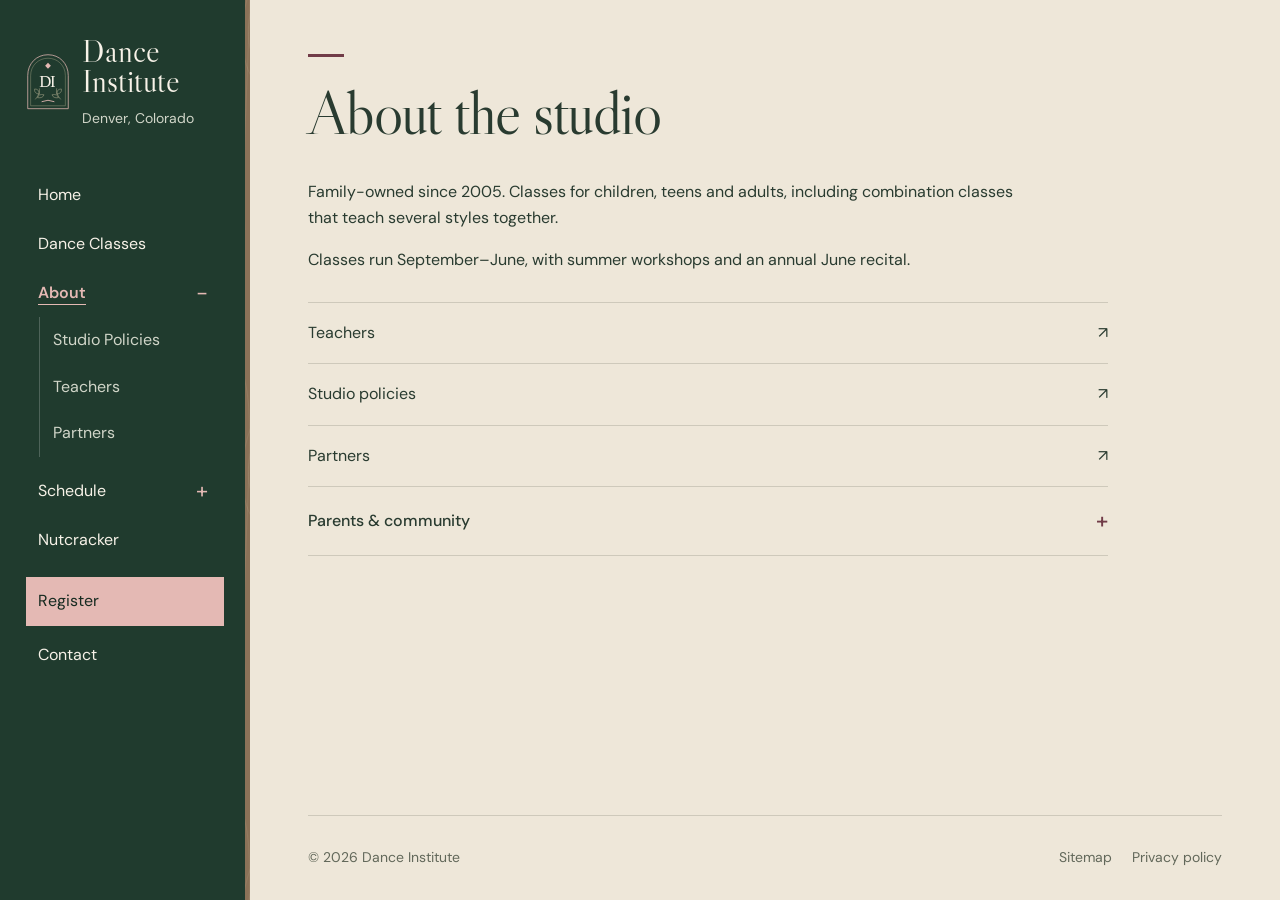
==== commit 72705b05: "Simplify every page, remove repeated copy, and focus navigation on essential actions" ====
--- a/about/index.html
+++ b/about/index.html
@@ -1,5 +1,5 @@
 <!doctype html>
-<html lang="en"><head><meta charset="utf-8"><meta name="viewport" content="width=device-width, initial-scale=1"><meta name="theme-color" content="#203b2e"><meta name="description" content="Studio history, teaching approach and community."><title>About the studio | Dance Institute of Denver</title><link rel="icon" href="../favicon.svg" type="image/svg+xml"><link rel="preconnect" href="https://fonts.googleapis.com"><link rel="preconnect" href="https://fonts.gstatic.com" crossorigin><link href="https://fonts.googleapis.com/css2?family=DM+Sans:wght@400;500;600;700&family=Libre+Caslon+Display&display=swap" rel="stylesheet"><link rel="stylesheet" href="../styles.css"><script src="../script.js" defer></script></head><body>
-<a class="skip-link" href="#main">Skip to content</a><aside class="studio-nav"><div class="brand-row"><a class="wordmark" href="../" aria-label="Dance Institute of Denver home"><span class="brand-emblem" aria-hidden="true"><img src="../studio-seal.svg" alt="" width="58" height="76"></span><span>Dance<br>Institute<small>DENVER, COLORADO</small></span></a><button class="menu-toggle" aria-controls="site-navigation" aria-expanded="true" hidden>Menu <span aria-hidden="true">−</span></button></div><div id="site-navigation" class="navigation-content"><p class="nav-label">THE STUDIO</p><nav aria-label="Main navigation"><a href="../">Home<span aria-hidden="true">↗</span></a><a href="../adult-kids-dance-classes/">Dance Classes<span aria-hidden="true">↗</span></a><div class="nav-group"><div class="nav-group-top"><a href="../about/" aria-current="page">About</a><button class="subnav-toggle" aria-label="Toggle about pages" aria-controls="subnav-about" aria-expanded="true" hidden><span aria-hidden="true">−</span></button></div><div class="subnav" id="subnav-about" data-default-open="true"><a href="../about/studio-policies/">Studio Policies</a><a href="../about/teachers/">Teachers</a><a href="../about/partners/">Partners</a></div></div><div class="nav-group"><div class="nav-group-top"><span>Schedule</span><button class="subnav-toggle" aria-label="Toggle schedule pages" aria-controls="subnav-schedule" aria-expanded="true" hidden><span aria-hidden="true">−</span></button></div><div class="subnav" id="subnav-schedule" data-default-open="false"><a href="../class-schedule/">Dance Schedule</a><a href="../summer-schedule/">Summer Schedule</a></div></div><a href="../nutcracker/">Nutcracker<span aria-hidden="true">↗</span></a><a href="../registration/">Register<span aria-hidden="true">↗</span></a><a href="../contact/">Contact<span aria-hidden="true">↗</span></a></nav><div class="sidebar-bottom"><a class="register-link" href="../registration/">Register for a class <span aria-hidden="true">↗</span></a><a class="sidebar-phone" href="tel:+13035250011">(303) 525-0011</a><address>10515 E 40th Ave, #114<br>Denver, CO 80239</address></div></div></aside>
-<div class="page-shell"><header class="utility-bar"><span>About</span><div><a href="../class-schedule/">Class schedule</a><span aria-hidden="true">/</span><a href="tel:+13035250011">(303) 525-0011</a></div></header><main id="main" tabindex="-1"><div class="page-heading"><div><p class="eyebrow">DANCE INSTITUTE OF DENVER</p><h1>About the studio</h1><p class="page-description">Studio history, teaching approach and community.</p></div><img class="heading-mark" src="../studio-sprig.svg" alt="" aria-hidden="true" width="132" height="132"></div><div class="prose"><p>Dance Institute brings technical dance training into a friendly, encouraging studio. Our goal is a well-rounded dance education that builds confidence, poise and a lasting love of movement.</p></div><dl class="detail-list"><div><dt>A little of everything</dt><dd>Combination classes teach several dance styles in one class, leaving room for other interests.</dd></div><div><dt>Parents are part of it</dt><dd>Watch from the designated viewing area and connect through the Dance Institute Parent Organization.</dd></div><div><dt>Connected to our community</dt><dd>Students perform at community events, retirement homes and the annual June recital.</dd></div><div><dt>A year of progress</dt><dd>The school year runs from September through June. Summer workshops give new and returning dancers more time in the studio.</dd></div></dl><nav class="link-list" aria-label="Explore the studio"><a href="../about/teachers/">Meet our teacher <span aria-hidden="true">↗</span></a><a href="../about/studio-policies/">Before your first class <span aria-hidden="true">↗</span></a><a href="../about/partners/">Our community partners <span aria-hidden="true">↗</span></a></nav></main><footer class="footer"><span>© <span data-year>2026</span> Dance Institute of Denver</span><div><a href="../sitemap/">Sitemap</a><a href="../privacy-policy/">Privacy policy</a><a href="../contact/">Contact</a></div></footer></div>
+<html lang="en"><head><meta charset="utf-8"><meta name="viewport" content="width=device-width, initial-scale=1"><meta name="theme-color" content="#203b2e"><meta name="description" content="Family-owned since 2005."><title>About the studio | Dance Institute of Denver</title><link rel="icon" href="../favicon.svg" type="image/svg+xml"><link rel="preconnect" href="https://fonts.googleapis.com"><link rel="preconnect" href="https://fonts.gstatic.com" crossorigin><link href="https://fonts.googleapis.com/css2?family=DM+Sans:wght@400;500;600;700&family=Libre+Caslon+Display&display=swap" rel="stylesheet"><link rel="stylesheet" href="../styles.css?v=002a61ca7c"><script src="../script.js?v=a6dc0d924f" defer></script></head><body>
+<a class="skip-link" href="#main">Skip to content</a><aside class="studio-nav"><div class="brand-row"><a class="wordmark" href="../" aria-label="Dance Institute of Denver home"><span class="brand-emblem" aria-hidden="true"><img src="../studio-seal.svg" alt="" width="58" height="76"></span><span>Dance<br>Institute<small>Denver, Colorado</small></span></a><button class="menu-toggle" aria-controls="site-navigation" aria-expanded="true" hidden>Menu <span aria-hidden="true">−</span></button></div><div id="site-navigation" class="navigation-content"><nav aria-label="Main navigation"><a href="../">Home<span aria-hidden="true">↗</span></a><a href="../adult-kids-dance-classes/">Dance Classes<span aria-hidden="true">↗</span></a><div class="nav-group"><div class="nav-group-top"><a href="../about/" aria-current="page">About</a><button class="subnav-toggle" aria-label="Toggle about pages" aria-controls="subnav-about" aria-expanded="true" hidden><span aria-hidden="true">−</span></button></div><div class="subnav" id="subnav-about" data-default-open="true"><a href="../about/studio-policies/">Studio Policies</a><a href="../about/teachers/">Teachers</a><a href="../about/partners/">Partners</a></div></div><div class="nav-group"><div class="nav-group-top"><a href="../class-schedule/">Schedule</a><button class="subnav-toggle" aria-label="Toggle schedule pages" aria-controls="subnav-schedule" aria-expanded="true" hidden><span aria-hidden="true">−</span></button></div><div class="subnav" id="subnav-schedule" data-default-open="false"><a href="../class-schedule/">Dance Schedule</a><a href="../summer-schedule/">Summer Schedule</a></div></div><a href="../nutcracker/">Nutcracker<span aria-hidden="true">↗</span></a><a href="../registration/">Register<span aria-hidden="true">↗</span></a><a href="../contact/">Contact<span aria-hidden="true">↗</span></a></nav></div></aside>
+<div class="page-shell"><main id="main" tabindex="-1"><header class="page-heading"><h1>About the studio</h1></header><div class="prose"><p>Family-owned since 2005. Classes for children, teens and adults, including combination classes that teach several styles together.</p><p>Classes run September–June, with summer workshops and an annual June recital.</p></div><nav class="link-list" aria-label="About the studio"><a href="../about/teachers/">Teachers <span aria-hidden="true">↗</span></a><a href="../about/studio-policies/">Studio policies <span aria-hidden="true">↗</span></a><a href="../about/partners/">Partners <span aria-hidden="true">↗</span></a></nav><details class="content-details"><summary>Parents &amp; community</summary><div class="prose"><p>Parents can watch from the viewing area and join the Dance Institute Parent Organization. Students also perform at community events and retirement homes.</p></div></details></main><footer class="footer"><span>© <span data-year>2026</span> Dance Institute</span><div><a href="../sitemap/">Sitemap</a><a href="../privacy-policy/">Privacy policy</a></div></footer></div>
 </body></html>
--- a/styles.css
+++ b/styles.css
@@ -1,444 +1,190 @@
-:root{--forest:#203b2e;--deep:#162a20;--beige:#eee7d9;--paper:#f7f2e8;--pink:#e4b9b4;--rose:#f0d9d3;--maroon:#713c48;--wood:#8b7258;--ink:#293b30;--muted:#646a5d;--line:#ccc8b7;--sans:'DM Sans',Arial,sans-serif;--serif:'Libre Caslon Display',Georgia,serif}
-*{box-sizing:border-box}
-html{scroll-behavior:smooth;scroll-padding-top:24px}
-body{margin:0;background:var(--beige);color:var(--ink);font:16px/1.7 var(--sans)}
-button,input,select,textarea{font:inherit;color:inherit}
-button,a,summary,select{-webkit-tap-highlight-color:transparent}
-a{color:inherit;text-decoration:none}
-button,summary{cursor:pointer}
-img{max-width:100%;display:block}
-h1,h2,h3,p,figure{margin:0}
-h1,h2{font-family:var(--serif);font-weight:400;line-height:1.05}
-h1{font-size:clamp(42px,4.7vw,68px);letter-spacing:-.025em}
-h2{font-size:35px;letter-spacing:-.02em}
-h3{font-size:16px;font-weight:600;line-height:1.4}
-p+p{margin-top:13px}
-::selection{background:var(--pink);color:var(--deep)}
-[hidden]{display:none!important}
-a:focus-visible,button:focus-visible,input:focus-visible,select:focus-visible,summary:focus-visible{outline:3px solid var(--maroon);outline-offset:4px}
-.skip-link{position:fixed;top:-80px;left:260px;background:var(--pink);color:var(--deep);padding:12px 20px;z-index:100}
-.skip-link:focus{top:10px}
-.studio-nav{position:fixed;inset:0 auto 0 0;width:272px;background:var(--forest);color:var(--paper);overflow-y:auto;padding:36px 26px 26px 32px;border-right:7px solid var(--wood);z-index:20}
-.studio-nav:before{content:'';position:fixed;inset:0 auto 0 0;width:7px;background:repeating-linear-gradient(90deg,#79624b 0 1px,#977b5a 2px 4px,#665440 5px 7px);pointer-events:none}
-.wordmark{display:flex;align-items:center;gap:13px;font-family:var(--serif);font-size:32px;line-height:.91}
-.wordmark small{display:block;font:12px/1.5 var(--sans);letter-spacing:.17em;margin-top:12px;white-space:nowrap}
-.brand-emblem{width:58px;height:76px;display:block;flex-shrink:0}
-.brand-emblem img{width:100%;height:100%}
-.nav-label{margin:40px 0 11px;font-size:14px;letter-spacing:.19em;color:#b9c3b1}
-.studio-nav nav>a,.nav-group-top{display:flex;align-items:center;justify-content:space-between;min-height:46px;padding:7px 0;border-bottom:1px solid #ffffff17;font-size:16px}
-.studio-nav nav>a>span{font-size:16px;opacity:0}
-.studio-nav nav>a:hover>span{opacity:1}
-.studio-nav a:hover{color:var(--pink)}
-.studio-nav [aria-current=page]{color:var(--pink);font-weight:600}
-.studio-nav nav>a[aria-current=page]:before{content:'';width:5px;height:5px;background:var(--pink);border-radius:50%;margin-right:9px}
-.studio-nav nav>a[aria-current=page]>span{margin-left:auto}
-.nav-group-top>a,.nav-group-top>span{flex:1}
-.subnav-toggle{border:0;background:none;color:var(--pink);width:44px;height:44px;font-size:22px;line-height:1}
-.subnav{padding:8px 0 9px 13px;border-left:1px solid #ffffff24;margin:9px 0 6px 3px}
-.subnav>a{display:block;font-size:14px;color:#d1d4c5;padding:6px 0}
-.sidebar-bottom{margin-top:32px;border-top:1px solid #b9c3b140;padding-top:23px}
-.register-link{background:var(--pink);color:var(--deep)!important;display:flex;justify-content:space-between;align-items:center;padding:12px 11px;font-size:14px;font-weight:600;line-height:1.3}
-.register-link:hover{background:var(--rose)}
-.sidebar-phone{display:block;font-size:16px;margin:21px 0 7px}
-.sidebar-bottom address{font-size:14px;line-height:1.8;font-style:normal;color:#c2c9b9}
-.studio-nav :focus-visible{outline-color:var(--pink)}
-.menu-toggle{display:none}
-.page-shell{margin-left:272px;max-width:1750px;padding:0 46px;background:var(--beige)}
-.utility-bar{min-height:67px;border-bottom:1px solid var(--line);display:flex;align-items:center;justify-content:space-between;font-size:14px}
-.utility-bar>span{color:var(--maroon);font-weight:600}
-.utility-bar>div{display:flex;gap:16px;align-items:center;color:var(--muted)}
-.utility-bar a:hover{text-decoration:underline}
-main{padding:35px 0 50px;min-height:calc(100vh - 144px)}
-.page-heading{display:flex;align-items:center;justify-content:space-between;gap:25px;padding-bottom:30px}
-.eyebrow{font-size:14px;font-weight:600;letter-spacing:.15em;line-height:1.5;color:var(--maroon)}
-.page-heading .eyebrow{margin-bottom:12px}
-.page-description{font-size:16px;color:var(--muted);margin-top:15px}
-.heading-mark{width:132px;height:132px;object-fit:contain;flex-shrink:0;margin-left:12px}
-.button{display:inline-flex;align-items:center;justify-content:center;gap:22px;min-height:46px;padding:10px 19px;background:var(--forest);color:var(--paper);border:1px solid var(--forest);font-size:14px;font-weight:500;line-height:1.4}
-.button:hover{background:var(--deep)}
-.button-secondary{background:transparent;color:var(--forest);border-color:#939f8d}
-.button-secondary:hover{background:#dddcca}
-.page-actions{display:flex;gap:12px;flex-wrap:wrap;margin:0 0 25px}
-.inline-link,.prose a:not(.button),.note a{border-bottom:1px solid #76846c;padding-bottom:2px}
-.inline-link{font-size:16px;display:inline-block;margin-top:10px}
-.home-studio{display:grid;grid-template-columns:minmax(0,1.45fr) minmax(260px,1fr);border:1px solid var(--wood);background:var(--paper);padding:8px;gap:8px}
-.studio-window{min-width:0;display:flex;flex-direction:column;position:relative;background:#b1ad9d}
-.studio-window img{width:100%;height:310px;object-fit:cover;object-position:center;filter:saturate(.7)}
-.studio-window figcaption{display:flex;align-items:center;justify-content:space-between;padding:10px 13px;font-size:14px;color:var(--forest);background:var(--paper);border-top:1px solid var(--line)}
-.studio-window figcaption span{font-size:14px;color:var(--muted)}
-.studio-desk{background:var(--forest);color:var(--paper);padding:25px 24px}
-.studio-desk .eyebrow{color:var(--pink);font-size:14px}
-.studio-desk h2{font-size:34px;margin:12px 0 18px}
-.desk-links a{display:flex;justify-content:space-between;align-items:center;gap:10px;border-top:1px solid #ffffff26;padding:12px 0}
-.desk-links strong{font-size:16px;font-weight:500;display:block}
-.desk-links small{font-size:14px;color:#c7cfbd;display:block;margin-top:2px}
-.desk-links a>span:last-child{color:var(--pink)}
-.desk-links a:hover strong{color:var(--pink)}
-.studio-desk a:focus-visible{outline-color:var(--pink)}
-.home-lower{display:grid;grid-template-columns:1fr 1fr;gap:48px;margin-top:37px}
-.prose{font-size:16px;line-height:1.85;max-width:850px}
-.prose>.eyebrow{margin-bottom:13px}
-.prose h2{margin:5px 0 18px}
-.prose h3{margin-top:26px;margin-bottom:10px}
-.prose ul{padding-left:20px;margin:12px 0}
-.prose li+li{margin-top:9px}
-.notice-board{background:var(--rose);padding:23px 26px;border-top:2px solid var(--maroon)}
-.notice-board>.eyebrow{font-size:14px}
-.notice-board h2{font-size:28px;margin:9px 0 18px}
-.notice{display:flex;gap:12px;padding:14px 0;border-top:1px solid #b9949555}
-.note-dot{flex:0 0 5px;height:5px;background:var(--maroon);border-radius:50%;margin-top:7px}
-.notice h3{font-size:16px}
-.notice p{font-size:14px;margin-top:4px;line-height:1.65}
-.notice a{display:inline-block;font-size:14px;margin-top:5px;border-bottom:1px solid #986d72}
-.class-finder{background:var(--paper);border:1px solid var(--line);padding:23px}
-.finder-controls{display:grid;grid-template-columns:1.1fr 1fr 1fr auto;gap:16px;align-items:end;padding-bottom:20px;border-bottom:1px solid var(--line)}
-.finder-controls label{display:block;font-size:14px;font-weight:600;margin-bottom:7px}
-.finder-controls input,.finder-controls select{width:100%;min-width:0;border:1px solid #b3b8a6;background:transparent;border-radius:0;min-height:46px;padding:8px 10px;font-size:14px;outline-offset:2px}
-.finder-controls select{padding-right:25px}
-.finder-controls>div{min-width:0}
-.reset-button{background:none;border:0;text-decoration:underline;text-underline-offset:4px;min-height:46px;padding:8px 0;font-size:14px}
-.directory-meta{display:flex;align-items:center;justify-content:space-between;padding:17px 0;font-size:14px;color:var(--muted)}
-.directory-meta #results-count{font-weight:600;color:var(--forest)}
-.directory-head,.class-item>summary{display:grid;grid-template-columns:minmax(0,1fr) 125px 90px 16px;gap:14px;align-items:center}
-.directory-head{background:#e4e7d9;padding:9px 14px;font-size:14px;letter-spacing:.08em}
-.class-item{border-bottom:1px solid var(--line)}
-.class-item>summary{padding:14px;list-style:none;transition:background .15s}
-.class-item>summary::-webkit-details-marker{display:none}
-.class-item>summary:hover{background:#ede8de}
-.class-name{font-size:16px;font-weight:500;line-height:1.4}
-.class-name small{display:block;font-size:14px;font-weight:400;color:var(--muted);margin-top:3px}
-.class-age,.class-duration{font-size:14px;line-height:1.5}
-.expand-icon{font-size:19px;color:var(--maroon)}
-.class-item[open]{background:#ede8de}
-.class-item[open] .expand-icon{transform:rotate(45deg)}
-.class-detail{padding:0 14px 18px;font-size:16px;line-height:1.8;max-width:650px}
-.class-detail>div{display:flex;gap:27px;flex-wrap:wrap;margin-top:12px}
-.class-detail a{font-size:14px;border-bottom:1px solid #8b9781;color:var(--forest)}
-.note{background:#e5e7d9;border-left:2px solid var(--forest);padding:15px 18px;font-size:14px;line-height:1.8;margin-top:22px}
-.empty-state{padding:45px 20px;text-align:center}
-.empty-state h2{font-size:28px}
-.empty-state p{font-size:16px;margin:10px 0 20px}
-.help-strip{border-top:1px solid var(--line);border-bottom:1px solid var(--line);display:flex;align-items:center;justify-content:space-between;gap:20px;margin-top:26px;padding:18px 0;font-size:16px}
-.help-strip strong{font-size:16px;display:block;font-weight:500}
-.help-strip span{font-size:14px;color:var(--muted);display:block;margin-top:3px}
-.help-strip>a{white-space:nowrap;color:var(--maroon);font-size:16px}
-.split-content{display:grid;grid-template-columns:1.3fr 1fr;gap:35px;align-items:start}
-.page-image{width:100%;max-height:380px;object-fit:cover;filter:saturate(.75);border:7px solid var(--paper);outline:1px solid var(--line)}
-.portrait{width:100%;max-width:320px;max-height:430px;object-fit:cover;filter:saturate(.7);border:7px solid var(--paper);outline:1px solid var(--line)}
-.info-table,.fee-table{width:100%;border-collapse:collapse;font-size:16px;margin:20px 0;background:var(--paper)}
-.info-table th,.fee-table th{background:#dfe4d5;font-weight:500;text-align:left}
-.info-table th,.info-table td,.fee-table th,.fee-table td{padding:12px 15px;border-bottom:1px solid var(--line)}
-.detail-list{padding:0;margin:18px 0;list-style:none}
-.detail-list>li{padding:17px 0;border-top:1px solid var(--line)}
-.detail-list>li>strong{display:block;margin-bottom:5px;font-size:16px}
-.link-list{display:grid;gap:0;max-width:850px;border-top:1px solid var(--line)}
-.link-list>a{display:flex;align-items:center;justify-content:space-between;gap:30px;padding:20px 0;border-bottom:1px solid var(--line);font-size:16px}
-.link-list>a:hover{color:var(--maroon)}
-.prose .button{margin:8px 8px 8px 0}
-.prose>section+section{margin-top:30px}
-.content-panel{padding:26px;background:var(--paper);border:1px solid var(--line)}
-.content-panel h2{font-size:29px}
-.content-panel p{font-size:16px}
-.contact-grid{display:grid;grid-template-columns:1fr 1fr;gap:25px}
-.contact-grid>section{background:var(--paper);border:1px solid var(--line);padding:28px}
-.contact-grid h2{font-size:30px;margin-bottom:20px}
-.contact-grid address{font-style:normal;font-size:16px;line-height:1.9}
-.contact-grid .button{margin-top:19px}
-.footer{border-top:1px solid var(--line);display:flex;justify-content:space-between;align-items:center;gap:20px;padding:24px 0;font-size:14px;color:var(--muted)}
-.footer>div{display:flex;gap:18px}
-.footer a:hover{text-decoration:underline}
+:root {
+  --forest: #203b2e;
+  --deep: #162a20;
+  --beige: #eee7d9;
+  --paper: #f7f2e8;
+  --pink: #e4b9b4;
+  --rose: #f0d9d3;
+  --maroon: #713c48;
+  --wood: #8b7258;
+  --ink: #293b30;
+  --muted: #62685a;
+  --line: #cec9bb;
+  --sans: 'DM Sans', Arial, sans-serif;
+  --serif: 'Libre Caslon Display', Georgia, serif;
+}
+* { box-sizing: border-box; }
+html { scroll-padding-top: 24px; }
+body { margin: 0; background: var(--beige); color: var(--ink); font: 16px/1.65 var(--sans); }
+button, input, select { font: inherit; color: inherit; }
+a { color: inherit; text-decoration: none; }
+button, summary { cursor: pointer; }
+img { max-width: 100%; height: auto; display: block; }
+h1, h2, h3, p, figure { margin: 0; }
+h1, h2 { font-family: var(--serif); font-weight: 400; line-height: 1.1; }
+h1 { font-size: clamp(42px, 4.8vw, 64px); letter-spacing: -.025em; }
+h2 { font-size: 32px; }
+p + p { margin-top: 16px; }
+[hidden] { display: none !important; }
+::selection { background: var(--pink); color: var(--deep); }
+a:focus-visible, button:focus-visible, input:focus-visible, select:focus-visible, summary:focus-visible {
+  outline: 3px solid var(--maroon); outline-offset: 4px;
+}
+.skip-link { position: fixed; left: 275px; top: -100px; z-index: 100; padding: 12px 20px; background: var(--pink); }
+.skip-link:focus { top: 12px; }
 
-@media(min-width:1600px){.page-shell{padding-right:70px;padding-left:70px}
-.studio-window img{height:355px}
-.studio-desk{padding:32px}
-.home-lower{gap:70px}
-.prose{font-size:16px}
-.studio-desk h2{font-size:42px}
+/* A quiet, consistent directory on every page. */
+.studio-nav { position: fixed; inset: 0 auto 0 0; width: 250px; padding: 36px 26px; background: var(--forest); color: var(--paper); overflow-y: auto; z-index: 20; }
+.studio-nav::after { content: ''; position: absolute; inset: 0 0 0 auto; width: 5px; background: var(--wood) url('woodgrain.svg') center / 180px 440px; pointer-events: none; }
+.wordmark { display: flex; align-items: center; gap: 12px; font: 32px/.95 var(--serif); }
+.wordmark small { display: block; font: 14px/1.4 var(--sans); margin-top: 12px; color: #d1d6c9; }
+.brand-emblem { width: 44px; flex-shrink: 0; }
+.navigation-content { margin-top: 42px; }
+.studio-nav nav > a, .nav-group-top { min-height: 49px; display: flex; align-items: center; justify-content: space-between; gap: 8px; }
+.studio-nav nav > a { padding: 10px 12px; }
+.nav-group-top > a { flex: 1; padding: 10px 12px; }
+.studio-nav nav > a > span { display: none; }
+.studio-nav a:hover, .studio-nav [aria-current=page] { color: var(--pink); }
+.studio-nav [aria-current=page] { font-weight: 600; text-decoration: underline; text-underline-offset: 6px; }
+.studio-nav nav > a[href$='registration/'] { margin-top: 12px; margin-bottom: 5px; background: var(--pink); color: var(--deep); }
+.studio-nav nav > a[href$='registration/']:hover { background: var(--rose); }
+.subnav-toggle { flex-shrink: 0; width: 44px; height: 44px; padding: 0; border: 0; background: none; color: var(--pink); font-size: 22px; }
+.subnav { border-left: 1px solid #ffffff35; margin: 0 0 10px 13px; padding-left: 13px; }
+.subnav > a { display: block; padding: 10px 0; font-size: 16px; color: #d1d6c9; }
+.studio-nav :focus-visible { outline-color: var(--pink); }
+.menu-toggle { display: none; }
+.page-shell { margin-left: 250px; padding: 0 clamp(24px, 4.5vw, 72px); max-width: 1400px; }
+main { padding: 54px 0 56px; min-height: calc(100vh - 85px); }
+.page-heading { margin-bottom: 32px; }
+.page-heading::before { content: ''; display: block; width: 36px; height: 3px; margin-bottom: 22px; background: var(--maroon); }
+.prose { max-width: 720px; }
+.prose h2 { margin: 28px 0 16px; }
+.prose > h2:first-child { margin-top: 0; }
+.prose a:not(.button), .note a, .class-detail a, .directory-meta a { text-decoration: underline; text-underline-offset: 4px; text-decoration-thickness: 1px; }
+.prose a:hover, .note a:hover, .class-detail a:hover, .directory-meta a:hover { color: var(--maroon); }
+.button { display: inline-flex; align-items: center; justify-content: center; gap: 18px; min-height: 48px; padding: 11px 20px; border: 1px solid var(--forest); background: var(--forest); color: var(--paper); font-size: 16px; font-weight: 500; line-height: 1.5; }
+.button:hover { background: var(--deep); color: var(--paper); }
+.button-secondary { background: transparent; color: var(--forest); border-color: #969c89; }
+.button-secondary:hover { background: var(--paper); color: var(--forest); }
+.prose .button { margin: 0 8px 8px 0; }
+
+/* Home: three choices and a single studio photograph. */
+.home-intro { font-size: 19px; margin-top: -14px; color: var(--muted); }
+.home-actions { display: grid; grid-template-columns: repeat(3, minmax(0, 1fr)); margin: 32px 0; border-block: 1px solid var(--line); }
+.home-actions a { display: flex; justify-content: space-between; align-items: center; gap: 10px; padding: 19px 16px; font-size: 18px; }
+.home-actions a + a { border-left: 1px solid var(--line); }
+.home-actions a:last-child { background: var(--rose); }
+.home-actions a:hover { background: var(--paper); color: var(--maroon); }
+.home-actions span { color: var(--maroon); }
+.home-photo { border-bottom: 4px solid var(--wood); }
+.home-photo img { width: 100%; aspect-ratio: 1200 / 459; object-fit: cover; }
+
+/* Class descriptions stay out of the way until a row is opened. */
+.finder-controls { display: grid; grid-template-columns: 1fr 1fr 1.2fr auto; align-items: end; gap: 16px; }
+.finder-controls > div { min-width: 0; }
+.finder-controls label { display: block; margin-bottom: 8px; font-size: 16px; }
+.finder-controls input, .finder-controls select { width: 100%; min-width: 0; min-height: 48px; border: 1px solid #a3aa97; border-radius: 0; background: var(--paper); padding: 10px 12px; font-size: 16px; }
+.finder-controls select { padding-right: 24px; }
+.reset-button { min-height: 48px; background: none; border: 0; padding: 8px 0; text-decoration: underline; text-underline-offset: 4px; }
+.directory-meta { display: flex; align-items: center; justify-content: space-between; flex-wrap: wrap; gap: 12px; padding: 24px 0 16px; font-size: 14px; color: var(--muted); }
+.directory-meta a { padding: 5px 0; font-size: 16px; color: var(--forest); }
+.directory-head, .class-item > summary { display: grid; grid-template-columns: minmax(0, 1fr) 155px 18px; align-items: center; gap: 20px; }
+.directory-head { padding: 10px 14px; font-size: 14px; color: var(--muted); border-block: 1px solid var(--line); }
+.class-item { border-bottom: 1px solid var(--line); }
+.class-item > summary { min-height: 64px; padding: 16px 14px; list-style: none; }
+.class-item > summary::-webkit-details-marker { display: none; }
+.class-item > summary:hover { background: var(--paper); }
+.class-name { font-weight: 500; }
+.class-age { line-height: 1.4; }
+.expand-icon { font-size: 22px; color: var(--maroon); line-height: 1; }
+.class-item[open] { background: var(--paper); }
+.class-item[open] .expand-icon { transform: rotate(45deg); }
+.class-detail { padding: 0 14px 20px; max-width: 650px; }
+.class-detail .class-duration { color: var(--muted); margin-top: 8px; }
+.class-detail a { display: inline-block; margin-top: 12px; min-height: 40px; padding-top: 7px; }
+.note { font-size: 16px; color: var(--muted); margin: 20px 0; max-width: 720px; }
+.empty-state { padding: 40px 0; }
+.empty-state .button { margin-top: 20px; }
+
+/* Useful details, without a wall of text. */
+.content-details { max-width: 800px; border-bottom: 1px solid var(--line); }
+.content-details:first-of-type { border-top: 1px solid var(--line); margin-top: 28px; }
+.content-details > summary { min-height: 60px; display: flex; align-items: center; justify-content: space-between; gap: 16px; padding: 16px 0; font-weight: 500; list-style: none; }
+.content-details > summary::-webkit-details-marker { display: none; }
+.content-details > summary::after { content: '+'; color: var(--maroon); font-size: 22px; flex-shrink: 0; }
+.content-details[open] > summary::after { content: '−'; }
+.content-details > summary:hover { color: var(--maroon); }
+.content-details > div { padding: 0 0 22px; }
+.detail-list { margin: 12px 0; }
+.detail-list > div { display: grid; grid-template-columns: 160px minmax(0, 1fr); gap: 20px; padding: 14px 0; border-bottom: 1px solid var(--line); }
+.detail-list dt { font-weight: 500; }
+.detail-list dd { margin: 0; }
+.link-list { max-width: 800px; margin-top: 28px; border-top: 1px solid var(--line); }
+.link-list > a { display: flex; justify-content: space-between; align-items: center; gap: 20px; padding: 17px 0; border-bottom: 1px solid var(--line); }
+.link-list > a:hover { color: var(--maroon); }
+.link-list + .content-details { border-top: 0; margin-top: 0; }
+.split-content { display: grid; grid-template-columns: 1fr 1fr; gap: 40px; align-items: start; }
+.split-content:has(> .portrait) { grid-template-columns: 210px minmax(0, 1fr); }
+.portrait img { width: 100%; }
+.fee-table { width: 100%; max-width: 720px; border-collapse: collapse; margin: 30px 0 16px; }
+.fee-table caption { text-align: left; font-family: var(--serif); font-size: 30px; padding-bottom: 16px; }
+.fee-table th, .fee-table td { text-align: left; padding: 12px 16px; border-bottom: 1px solid var(--line); font-weight: 400; }
+.fee-table thead { background: var(--paper); }
+.fee-table thead th { font-weight: 500; }
+.footer { min-height: 85px; display: flex; align-items: center; justify-content: space-between; flex-wrap: wrap; gap: 12px 24px; border-top: 1px solid var(--line); color: var(--muted); font-size: 14px; padding: 16px 0; }
+.footer > div { display: flex; gap: 20px; }
+.footer a { display: inline-block; padding: 8px 0; }
+.footer a:hover { text-decoration: underline; }
+
+@media (max-width: 1100px) {
+  .studio-nav { width: 230px; padding-inline: 22px; }
+  .page-shell { margin-left: 230px; padding-inline: 32px; }
+  .brand-emblem { width: 35px; }
+  .wordmark { font-size: 30px; gap: 10px; }
+  .finder-controls { grid-template-columns: 1fr 1fr; }
+  .search-control { grid-column: 1; }
+  .reset-button { justify-self: start; }
+  .home-actions { grid-template-columns: 1fr; }
+  .home-actions a + a { border-left: 0; border-top: 1px solid var(--line); }
+  .split-content { gap: 24px; }
+  .split-content:has(> .portrait) { grid-template-columns: 160px minmax(0, 1fr); }
 }
-
-@media(max-width:1200px){.studio-nav{width:250px;padding-left:26px;padding-right:21px}
-.wordmark{font-size:29px;gap:10px}
-.brand-emblem{font-size:24px}
-.page-shell{margin-left:250px;padding:0 30px}
-.home-studio{grid-template-columns:1fr 280px}
-.studio-window img{height:318px}
-.home-lower{gap:28px}
-.studio-desk{padding:23px 20px}
-.finder-controls{gap:11px}
-.directory-head,.class-item>summary{grid-template-columns:minmax(0,1fr) 125px 90px 18px;gap:9px}
-.class-finder{padding:18px}
+@media (max-width: 820px) {
+  .studio-nav { position: relative; width: auto; padding: 20px 6%; overflow: visible; }
+  .studio-nav::after { inset: auto 0 0; width: auto; height: 4px; }
+  .brand-row { display: flex; align-items: center; justify-content: space-between; gap: 18px; }
+  .wordmark { font-size: 28px; }
+  .wordmark small { margin-top: 8px; }
+  .brand-emblem { width: 40px; }
+  .menu-toggle:not([hidden]) { display: inline-flex; align-items: center; justify-content: center; gap: 15px; flex-shrink: 0; min-height: 46px; padding: 9px 12px; border: 1px solid #cbd2c17a; background: none; color: var(--paper); font-size: 16px; }
+  .menu-toggle span { font-size: 20px; }
+  .navigation-content { margin-top: 25px; }
+  .page-shell { margin-left: 0; padding-inline: 6%; }
+  main { padding: 32px 0 40px; min-height: calc(100svh - 213px); }
+  .page-heading { margin-bottom: 26px; }
+  .page-heading::before { margin-bottom: 18px; }
+  h1 { font-size: 44px; }
+  .home-intro { font-size: 18px; margin-top: -10px; }
+  .home-actions { margin: 24px 0; }
+  .home-actions a { padding: 16px; }
+  .home-photo img { aspect-ratio: 16 / 9; }
+  .split-content, .split-content:has(> .portrait) { grid-template-columns: 1fr; }
+  .portrait { max-width: 240px; }
+  .skip-link { left: 6%; }
 }
-
-@media(max-width:980px){.studio-nav{width:235px;padding-left:22px;padding-right:19px}
-.page-shell{margin-left:235px;padding:0 25px}
-.wordmark{font-size:28px}
-.brand-emblem{display:none}
-.home-studio{grid-template-columns:1fr}
-.studio-window img{height:230px}
-.studio-desk{display:grid;grid-template-columns:1fr 1.6fr;column-gap:23px;align-items:start}
-.studio-desk>.eyebrow{grid-column:1}
-.studio-desk>h2{grid-column:1;grid-row:2;margin-bottom:0;font-size:30px}
-.desk-links{grid-column:2;grid-row:1/3}
-.desk-links a{padding:9px 0}
-.desk-links a:first-child{border-top:0;padding-top:0}
-.home-lower{grid-template-columns:1fr}
-.notice-board{padding:23px}
-.home-lower .prose{max-width:none}
-.finder-controls{grid-template-columns:1fr 1fr auto}
-.finder-controls>div:first-child{grid-column:1/-1}
-.directory-head,.class-item>summary{grid-template-columns:minmax(0,1fr) 120px 80px 18px}
-.split-content{grid-template-columns:1fr}
-.split-content>.portrait,.split-content>figure{max-width:380px}
-.contact-grid{grid-template-columns:1fr}
-.heading-mark{font-size:54px}
-.help-strip{align-items:start;flex-direction:column;gap:10px}
-.footer{align-items:start;flex-direction:column;gap:12px}
-.footer>div{gap:20px}
+@media (max-width: 480px) {
+  .brand-emblem { display: none; }
+  .directory-head, .class-item > summary { grid-template-columns: minmax(0, 1fr) 105px 14px; gap: 10px; padding-inline: 8px; }
+  .class-detail { padding-inline: 8px; }
+  .finder-controls { gap: 14px 10px; }
+  .search-control { grid-column: 1 / -1; }
+  .reset-button { grid-column: 1 / -1; justify-self: end; min-height: 44px; padding: 0 4px; }
+  .finder-controls input, .finder-controls select { padding-left: 8px; }
+  .directory-meta { padding-top: 14px; }
+  .detail-list > div { grid-template-columns: 1fr; gap: 4px; }
+  .fee-table th, .fee-table td { padding: 12px 8px; }
+  .footer { flex-direction: column; align-items: start; gap: 0; }
 }
-
-@media(max-width:820px){html{scroll-padding-top:15px}
-.studio-nav{position:relative;width:auto;padding:20px 6%;border-right:0;border-bottom:5px solid var(--wood);overflow:visible}
-.studio-nav:before{position:absolute;width:5px}
-.brand-row{display:flex;align-items:center;justify-content:space-between;gap:20px}
-.wordmark{font-size:26px;gap:12px}
-.wordmark small{font-size:14px;margin-top:8px}
-.brand-emblem{display:block;font-size:23px;padding:10px 6px 7px}
-.menu-toggle:not([hidden]){display:flex;align-items:center;gap:16px;background:none;border:1px solid #bdc7b166;padding:9px 12px;color:var(--paper);font-size:14px}
-.menu-toggle>span{font-size:18px;line-height:1}
-.navigation-content{padding:0 0 5px}
-.nav-label{margin-top:27px}
-.studio-nav nav{display:block}
-.studio-nav nav>a,.nav-group-top{font-size:16px;min-height:45px}
-.subnav>a{font-size:16px;padding:8px 0}
-.sidebar-bottom{display:grid;grid-template-columns:1fr 1fr;align-items:center;gap:12px;margin-top:20px;padding-top:18px}
-.register-link{font-size:16px;grid-row:1/3}
-.sidebar-phone{font-size:16px;margin:0}
-.sidebar-bottom address{font-size:14px}
-.page-shell{margin-left:0;padding:0 6%}
-.utility-bar{height:48px;font-size:14px}
-.utility-bar>div{gap:9px}
-.utility-bar>div>span{display:none}
-.utility-bar>div>a:first-child{display:none}
-main{padding:27px 0 35px;min-height:0}
-.page-heading{padding-bottom:24px;gap:15px}
-.page-heading .eyebrow{font-size:14px;margin-bottom:10px}
-h1{font-size:44px;line-height:1}
-.page-description{font-size:14px;margin-top:13px;line-height:1.7}
-.heading-mark{display:none}
-.home-studio{padding:6px;gap:6px}
-.studio-window img{height:200px}
-.studio-window figcaption{font-size:14px;padding:9px 10px}
-.studio-window figcaption span{font-size:14px}
-.studio-desk{display:block;padding:24px 21px}
-.studio-desk h2{font-size:35px;margin:10px 0 20px}
-.studio-desk h2 br{display:none}
-.desk-links a{padding:14px 0}
-.desk-links a:first-child{border-top:1px solid #ffffff26;padding-top:14px}
-.desk-links strong{font-size:16px}
-.desk-links small{font-size:14px}
-.home-lower{margin-top:28px;gap:27px}
-.home-lower h2{font-size:32px}
-.prose{font-size:16px}
-.notice-board{padding:23px}
-.notice h3{font-size:16px}
-.notice p{font-size:16px}
-.notice a{font-size:14px}
-.page-actions{gap:9px;margin-bottom:20px}
-.button{padding:10px 13px;font-size:14px;min-height:46px}
-.class-finder{padding:15px 12px}
-.finder-controls{grid-template-columns:1fr 1fr;gap:13px}
-.finder-controls>div:first-child{grid-column:1/-1}
-.finder-controls input,.finder-controls select{font-size:16px;min-height:46px;padding-left:8px}
-.reset-button{grid-column:1/-1;justify-self:end;min-height:30px;padding:0 4px}
-.directory-meta{font-size:14px;padding:13px 0;gap:10px}
-.directory-head{grid-template-columns:1fr 110px 12px;padding:8px;font-size:14px}
-.directory-head>span:nth-child(3){display:none}
-.class-item>summary{grid-template-columns:minmax(0,1fr) 105px 12px;gap:9px;padding:15px 8px}
-.class-name{font-size:16px;grid-column:1;grid-row:1/3}
-.class-name small{font-size:14px}
-.class-age{font-size:14px;grid-column:2;grid-row:1;align-self:end}
-.class-duration{font-size:14px;color:var(--muted);grid-column:2;grid-row:2;align-self:start;line-height:1}
-.expand-icon{grid-column:3;grid-row:1/3;font-size:18px}
-.class-detail{padding:0 8px 16px;font-size:14px}
-.class-detail>div{gap:20px;margin-top:10px}
-.note{font-size:14px;padding:13px}
-.help-strip{padding:17px 0;margin-top:20px}
-.help-strip strong{font-size:16px}
-.help-strip span{font-size:14px}
-.info-table,.fee-table{font-size:14px}
-.info-table th,.info-table td,.fee-table th,.fee-table td{padding:11px 9px}
-.split-content{gap:26px}
-.link-list>a{font-size:16px;padding:16px 0}
-.contact-grid>section{padding:23px}
-.contact-grid h2{font-size:29px}
-.contact-grid address{font-size:16px}
-.footer{font-size:14px;padding:20px 0}
-.skip-link{left:6%}
-.content-panel{padding:20px}
+@media (prefers-reduced-motion: reduce) {
+  *, *::before, *::after { scroll-behavior: auto !important; transition: none !important; animation: none !important; }
 }
-
-@media(prefers-reduced-motion:reduce){html{scroll-behavior:auto}
-*,*:before,*:after{transition:none!important;animation:none!important}
-}
-
-.detail-list>div{display:grid;grid-template-columns:175px minmax(0,1fr);gap:22px;padding:19px 0;border-top:1px solid var(--line);font-size:16px;line-height:1.85}
-.detail-list dt{font-weight:600;color:var(--forest)}
-.detail-list dd{margin:0;max-width:670px}
-.detail-list dd a{border-bottom:1px solid var(--muted)}
-.fee-table caption{text-align:left;font-size:14px;color:var(--muted);padding-bottom:10px}
-.fee-table tbody th{background:transparent}
-.split-content:has(>.portrait){grid-template-columns:250px minmax(0,1fr)}
-
-@media(max-width:980px){.split-content:has(>.portrait){grid-template-columns:1fr}
-.detail-list>div{grid-template-columns:145px minmax(0,1fr);gap:18px}
-}
-
-@media(max-width:820px){.detail-list>div{grid-template-columns:1fr;gap:5px;padding:17px 0}
-.detail-list dt{font-size:16px}
-.detail-list dd{font-size:14px}
-}
-
-
-/* Readable typography and the studio's illustrated details. */
-.eyebrow,.nav-label,.page-heading .eyebrow,.studio-desk .eyebrow,.notice-board>.eyebrow{font-size:12px;letter-spacing:.09em}
-
-.wordmark small{font-size:12px;letter-spacing:.04em;white-space:normal;max-width:150px;line-height:1.5}
-
-.subnav>a,.sidebar-bottom address,.studio-window figcaption,.studio-window figcaption span,.desk-links small,.notice a,.directory-meta,.class-name small,.class-duration,.footer,.fee-table caption{font-size:14px}
-
-.studio-nav nav>a,.nav-group-top,.sidebar-phone,.register-link,.page-description,.button,.inline-link,.desk-links strong,.prose,.notice p,.class-name,.class-age,.class-detail,.info-table,.fee-table,.detail-list>div,.detail-list dd,.link-list>a,.help-strip>a{font-size:16px}
-
-.finder-controls label,.reset-button,.directory-head,.note,.class-detail a,.help-strip span{font-size:14px}
-
-.finder-controls input,.finder-controls select{font-size:16px;min-height:48px}
-
-.notice h3,.help-strip strong{font-size:17px}
-
-.studio-nav{background-color:var(--forest);background-image:linear-gradient(#203b2e99,#203b2e99),url('woodgrain.svg');background-size:auto,180px 440px}
-
-.wordmark{gap:12px;line-height:.95}
-.brand-emblem{padding:0;border:0}
-
-.nav-group-top{min-height:48px}
-.nav-label{margin-top:30px}
-.subnav>a{padding:9px 0}
-.register-link{gap:10px}
-.register-link>span{flex-shrink:0}
-
-.page-heading{border-bottom:1px solid var(--line);margin-bottom:26px;padding-bottom:24px;position:relative}
-.page-heading>div{min-width:0}
-.page-heading:after{content:'';position:absolute;bottom:-2px;left:0;width:75px;height:3px;background:var(--maroon)}
-
-.home-studio{background:linear-gradient(100deg,#96795655,#c6b19433),url('woodgrain.svg');background-size:auto,180px 440px;border:1px solid #8b7258;padding:10px;gap:10px;box-shadow:0 5px 15px #3429130a}
-
-.studio-window{background:var(--paper);padding:10px;align-self:stretch}
-.studio-window img{flex:1;min-height:260px;height:100%;max-height:500px}
-.studio-window figcaption{padding:12px 2px 3px;gap:15px;flex-wrap:wrap;border-top:0}
-.studio-desk{border:1px solid #bcc5ad55}
-
-.notice-board{position:relative;isolation:isolate;border:1px solid #cba6a4;border-top:3px solid var(--maroon);background:linear-gradient(110deg,#f0d9d3,#edddd3)}
-
-.notice-board:after{content:'';position:absolute;right:13px;top:17px;width:52px;height:70px;background:url('studio-sprig.svg') center/contain no-repeat;opacity:.45;z-index:-1;pointer-events:none}
-
-.notice-board>.eyebrow,.notice-board>h2{padding-right:40px}
-
-.class-item[open]{box-shadow:inset 3px 0 0 var(--maroon)}
-.class-item>summary{min-height:75px}
-.class-detail{padding-bottom:22px}
-.class-detail a{padding:5px 0}
-.directory-meta{gap:15px;flex-wrap:wrap}
-
-.button,.register-link{transition:background .18s ease,box-shadow .18s ease}
-.button:hover,.register-link:hover{box-shadow:3px 3px 0 #b8938455}
-.desk-links a>span:last-child{transition:transform .18s ease}
-.desk-links a:hover>span:last-child{transform:translate(2px,-2px)}
-
-.prose{line-height:1.8}
-.footer,.footer>div{flex-wrap:wrap}
-.footer>div{gap:12px 20px}
-.footer a{padding:5px 0}
-.footer{line-height:1.7}
-.utility-bar{font-size:14px;gap:16px;flex-wrap:wrap;padding:13px 0}
-
-@media(max-width:1200px){.home-studio{grid-template-columns:1fr}
-.studio-desk{display:grid;grid-template-columns:minmax(160px,.8fr) minmax(0,1.5fr);column-gap:28px}
-.studio-desk>.eyebrow{grid-column:1}
-.studio-desk>h2{grid-column:1;grid-row:2}
-.desk-links{grid-column:2;grid-row:1/3}
-.studio-window img{height:280px;min-height:0;flex:none;max-height:none}
-.finder-controls{grid-template-columns:1fr 1fr auto}
-.finder-controls>div:first-child{grid-column:1/-1}
-}
-
-@media(min-width:821px) and (max-width:980px){.brand-emblem{display:none}
-.wordmark{font-size:32px}
-.directory-head,.class-item>summary{grid-template-columns:minmax(0,1fr) 120px 18px}
-.directory-head>span:nth-child(3){display:none}
-.class-name{grid-column:1;grid-row:1/3}
-.class-age{grid-column:2;grid-row:1;align-self:end}
-.class-duration{grid-column:2;grid-row:2;align-self:start}
-.expand-icon{grid-column:3;grid-row:1/3}
-.class-item>summary{row-gap:3px}
-}
-
-@media(max-width:820px){.wordmark{font-size:29px;min-width:0}
-.wordmark small{font-size:12px;max-width:160px}
-.brand-emblem{width:43px;height:60px;display:block}
-.menu-toggle:not([hidden]){font-size:15px;min-height:44px;flex-shrink:0;gap:12px}
-.studio-nav{padding-top:18px;padding-bottom:18px}
-.sidebar-bottom{grid-template-columns:1fr;gap:15px}
-.register-link{grid-row:auto;max-width:320px}
-.sidebar-phone{margin:0}
-.sidebar-bottom address{font-size:14px}
-.utility-bar{font-size:14px;min-height:54px;height:auto}
-.page-heading{gap:10px;margin-bottom:22px;padding-bottom:22px}
-.heading-mark{display:block;width:76px;height:92px;margin-left:0;align-self:flex-start}
-h1{font-size:44px}
-.page-heading .eyebrow{max-width:220px}
-.page-description{font-size:16px}
-.studio-desk{display:block;padding:25px 22px}
-.studio-desk h2{font-size:36px}
-.desk-links a{padding:17px 0}
-.studio-window{padding:6px}
-.studio-window img{height:230px}
-.studio-window figcaption{font-size:14px;padding-top:10px}
-.studio-window figcaption span{font-size:14px}
-.page-actions{gap:12px}
-.button{font-size:16px;min-height:48px}
-.class-name{font-size:16px}
-.class-age{font-size:16px}
-.class-duration{font-size:14px;line-height:1.5}
-.class-item>summary{row-gap:3px;padding-top:18px;padding-bottom:18px}
-.class-name small{font-size:14px}
-.directory-head{font-size:12px}
-.prose,.detail-list dd,.detail-list>div{font-size:16px}
-.detail-list dt{font-size:16px}
-.note{font-size:14px}
-.footer{font-size:14px}
-.help-strip span{font-size:14px}
-.class-finder{padding:16px 12px}
-}
-
-@media(max-width:480px){.brand-emblem{display:none}
-.brand-row{gap:12px}
-.wordmark{font-size:29px}
-.wordmark small{max-width:148px}
-.page-heading{display:block;padding-right:0}
-.heading-mark{position:absolute;right:0;top:0;width:44px;height:49px;opacity:.8;pointer-events:none}
-.page-heading .eyebrow{padding-right:42px;max-width:none;min-height:36px;max-width:280px}
-.finder-controls{grid-template-columns:1fr}
-.finder-controls>div,.finder-controls>div:first-child{grid-column:1}
-.reset-button{grid-column:1;min-height:44px}
-.directory-head,.class-item>summary{grid-template-columns:minmax(0,1fr) 105px 14px;gap:10px}
-.directory-head{font-size:12px}
-.page-actions{display:grid;grid-template-columns:1fr}
-.page-actions .button{width:100%}
-.studio-window img{height:195px}
-.notice-board{padding:22px 18px}
-.directory-meta{font-size:14px;align-items:start;flex-direction:column;gap:4px}
-.footer>div{gap:10px 18px}
-}
-
-@media(prefers-reduced-motion:reduce){*,*:before,*:after{transition:none!important;animation:none!important}
-}
-
